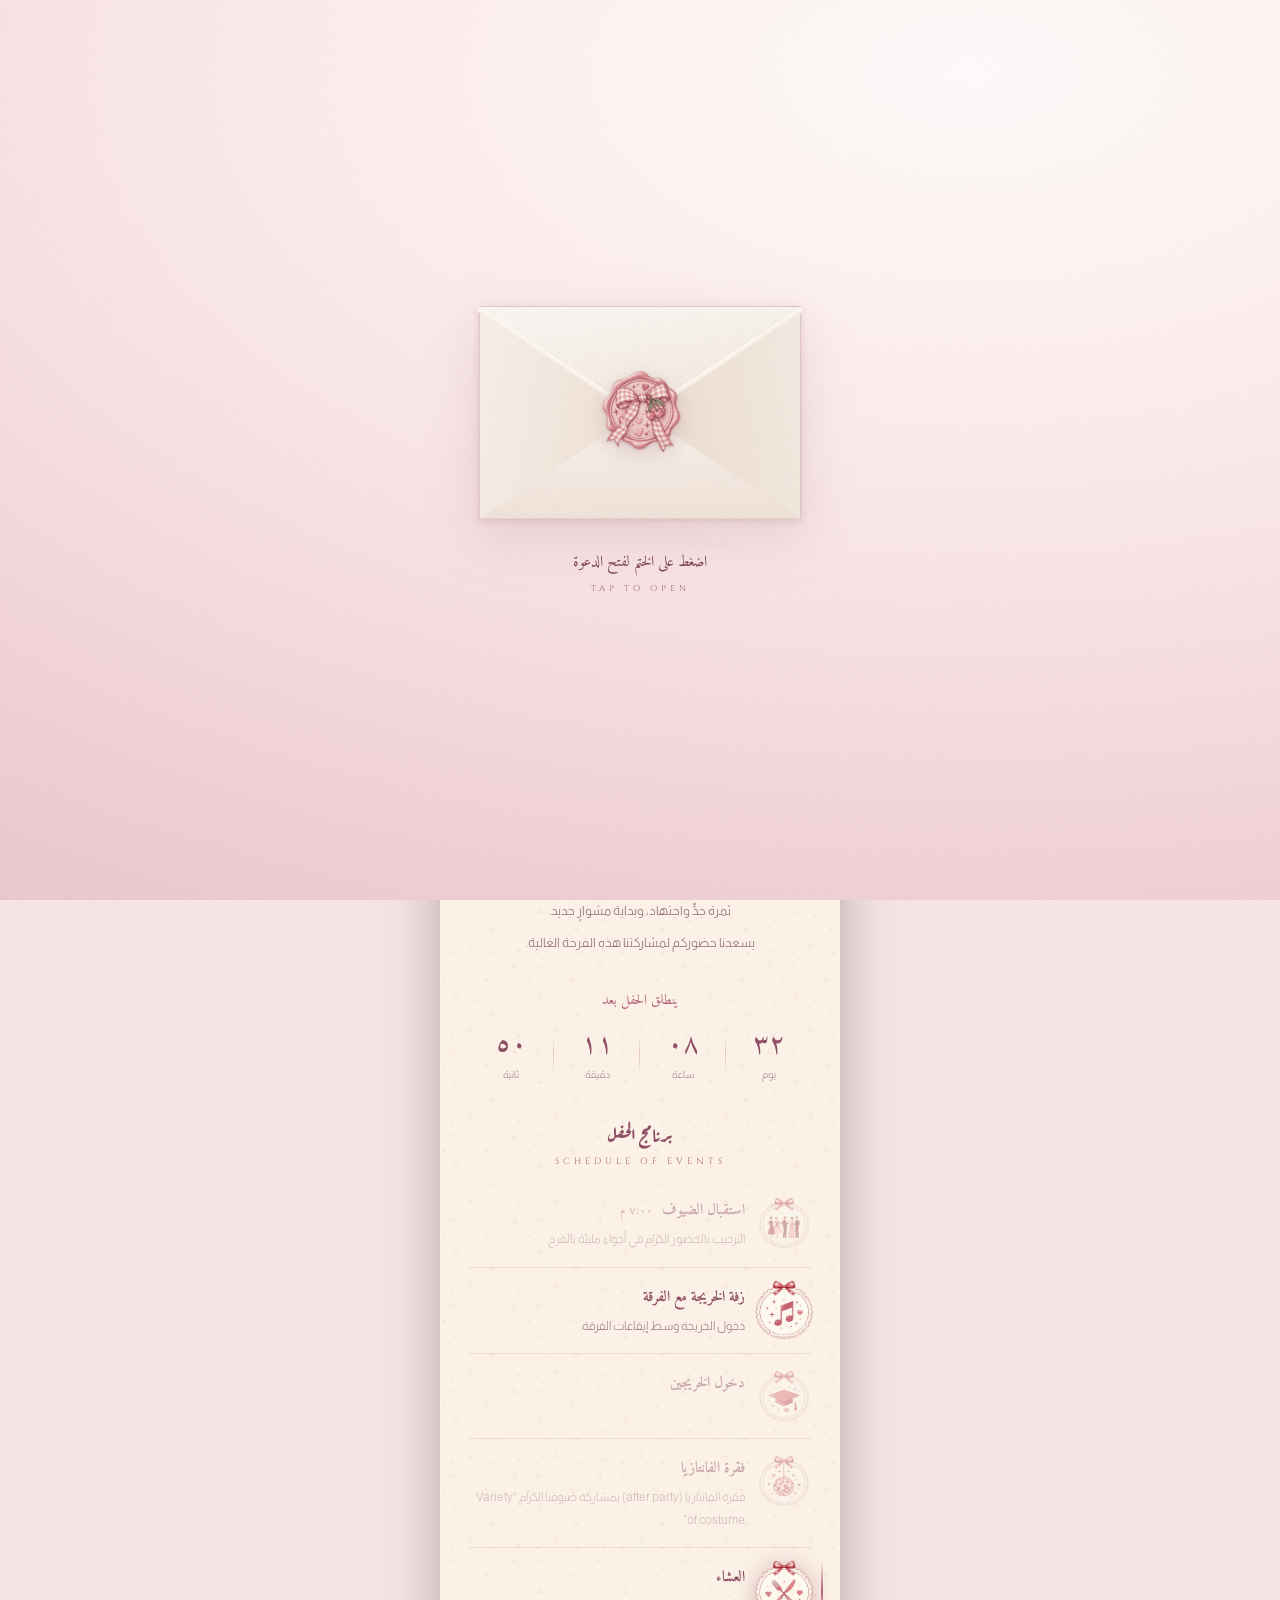
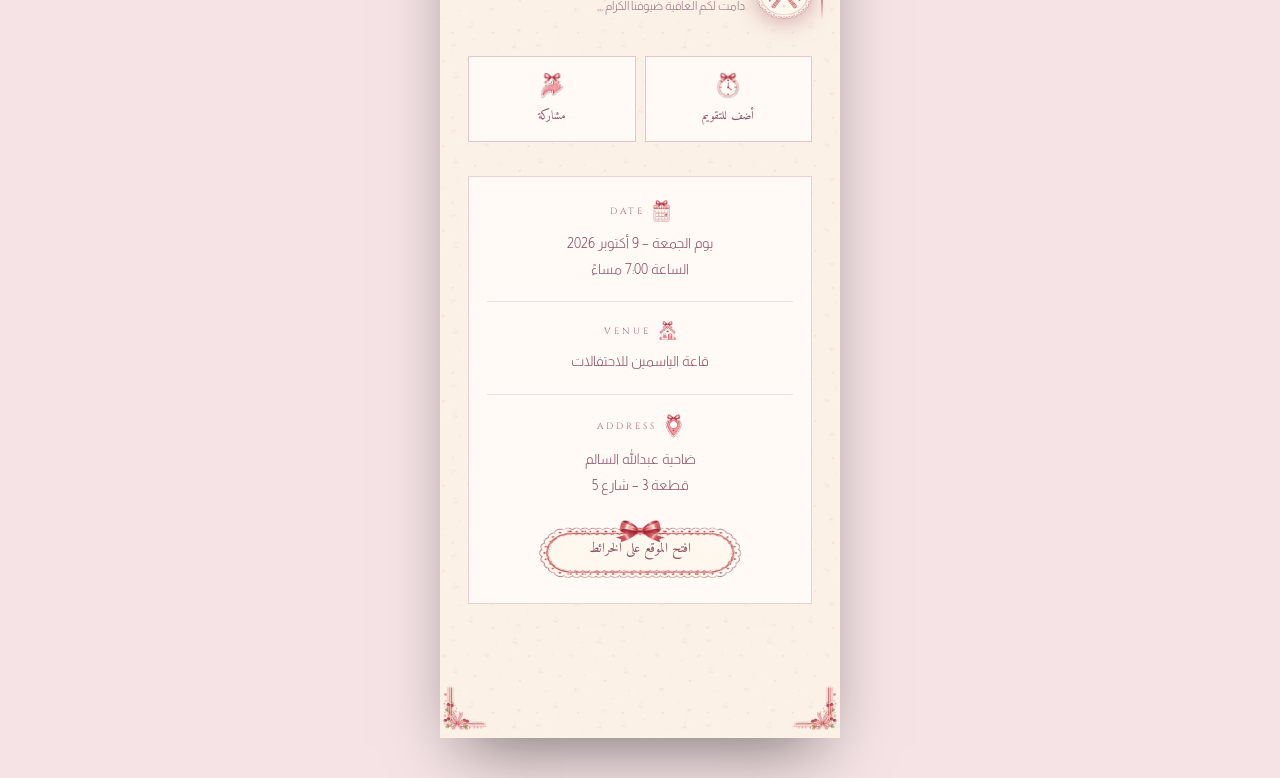
==== index.html @ f7d072bd "Keep the card inside the envelope for the whole rise Lengthening the card to hide its lower edge had" ====
<!DOCTYPE html>
<html lang="ar" dir="rtl">
<head>
<meta charset="utf-8">
<meta name="viewport" content="width=device-width,initial-scale=1,maximum-scale=1,viewport-fit=cover">
<meta name="robots" content="noindex,nofollow">
<title>دعوة حفل تخرج — كوكيت</title>
<meta property="og:title" content="دعوة لحفل تخرج خريجتنا🤍">
<meta property="og:type" content="website">
<meta name="theme-color" content="#F5E3E5">
<meta name="apple-mobile-web-app-capable" content="yes">
<meta name="apple-mobile-web-app-status-bar-style" content="black-translucent">
<link rel="icon" href="data:image/svg+xml,%3Csvg xmlns='http://www.w3.org/2000/svg' viewBox='0 0 32 32'%3E%3Ccircle cx='16' cy='17' r='13' fill='%23B8912F'/%3E%3Cpath d='M4 12h24M4 17h24M4 22h24M10 4v26M22 4v26' stroke='%239A5D74' stroke-width='1.4' opacity='.55'/%3E%3C/svg%3E">
<link rel="apple-touch-icon" href="data:image/svg+xml,%3Csvg xmlns='http://www.w3.org/2000/svg' viewBox='0 0 32 32'%3E%3Ccircle cx='16' cy='17' r='13' fill='%23B8912F'/%3E%3Cpath d='M4 12h24M4 17h24M4 22h24M10 4v26M22 4v26' stroke='%239A5D74' stroke-width='1.4' opacity='.55'/%3E%3C/svg%3E">
<style>
@font-face{font-family:'Aref Ruqaa';font-style:normal;font-weight:700;font-display:swap;src:url([data-uri]) format('woff2')}
@font-face{font-family:'Aref Ruqaa';font-style:normal;font-weight:400;font-display:swap;src:url([data-uri]) format('woff2')}
@font-face{font-family:'Amiri';font-style:normal;font-weight:400;font-display:swap;src:url([data-uri]) format('woff2')}
@font-face{font-family:'Amiri';font-style:normal;font-weight:700;font-display:swap;src:url([data-uri]) format('woff2')}
@font-face{font-family:'Almarai';font-style:normal;font-weight:300;font-display:swap;src:url([data-uri]) format('woff2')}
@font-face{font-family:'Cinzel';font-style:normal;font-weight:400;font-display:swap;src:url([data-uri]) format('woff2')}
:root{
  --ivory:#FBF0E6; --paper:#FFFAF6;
  --gold:#B26478; --gold-lt:#F0C3CB; --gold-dk:#8E5066;
  --wine:#8E5066; --wine-2:#A2596F; --wine-tx:#A0788A; --wine-dp:#F5E3E5;
}
*{box-sizing:border-box;margin:0;padding:0}
html{-webkit-text-size-adjust:100%}
body{font-family:'Almarai',sans-serif;background:var(--wine-dp);color:var(--wine);
  min-height:100vh;overflow-x:hidden}
body.locked{overflow:hidden;height:100vh}
.r{opacity:0;transform:translateY(14px)}
body.revealed .r{animation:rise .9s cubic-bezier(.22,.61,.36,1) forwards}
@keyframes rise{to{opacity:1;transform:none}}
body.revealed .r:nth-child(2){animation-delay:.06s}
body.revealed .r:nth-child(3){animation-delay:.12s}
body.revealed .r:nth-child(4){animation-delay:.18s}

/* ── الظرف ── */
#ov{position:fixed;inset:0;z-index:60;display:flex;align-items:center;justify-content:center;
  background:radial-gradient(ellipse 135% 105% at 76% 8%,#FFFCFB 0%,#FFF8F7 10%,#FFF5F4 20%,#FFF0F0 30%,#FDECEC 40%,#FBE7E7 50%,#F9E1E3 60%,#F6DBDE 70%,#F3D4DA 80%,#F0CED5 90%,#ECC8D0 100%);
  transition:opacity 1.3s ease,visibility 1.3s}
#ov::before{content:'';position:absolute;inset:0;pointer-events:none;z-index:0;background-image:url("data:image/svg+xml,%3Csvg xmlns='http://www.w3.org/2000/svg' width='200' height='200'%3E%3Cfilter id='n'%3E%3CfeTurbulence type='fractalNoise' baseFrequency='.85' numOctaves='3' stitchTiles='stitch'/%3E%3CfeColorMatrix type='saturate' values='0'/%3E%3CfeComponentTransfer%3E%3CfeFuncA type='discrete' tableValues='1'/%3E%3C/feComponentTransfer%3E%3C/filter%3E%3Crect width='100%25' height='100%25' filter='url(%23n)'/%3E%3C/svg%3E");background-size:200px 200px;opacity:.05}
.envwrap{position:relative;z-index:1}
#ov.done{opacity:0;visibility:hidden}
.envwrap{display:flex;flex-direction:column;align-items:center;gap:30px}
.env3d{position:relative;width:min(85vw,322px);aspect-ratio:1/.66;
  
  filter:drop-shadow(0 2px 3px rgba(140,90,105,.20)) drop-shadow(0 16px 26px rgba(140,90,105,.17))}

/* ظهر الظرف — أغمق قليلًا ليوحي بالداخل */
.env-back{position:absolute;inset:0;z-index:2;border-radius:3px;
  background:url("data:image/svg+xml,%3Csvg xmlns='http://www.w3.org/2000/svg' width='150' height='150'%3E%3Cfilter id='p'%3E%3CfeTurbulence type='fractalNoise' baseFrequency='.75' numOctaves='4' stitchTiles='stitch'/%3E%3CfeColorMatrix type='saturate' values='0'/%3E%3CfeComponentTransfer%3E%3CfeFuncA type='linear' slope='.22'/%3E%3C/feComponentTransfer%3E%3C/filter%3E%3Crect width='100%25' height='100%25' filter='url(%23p)'/%3E%3C/svg%3E") 0 0/150px 150px,linear-gradient(168deg,#F1E2D6,#E6D3C6)}

/* البطاقة داخل الظرف */
.card-in{position:absolute;left:7%;right:7%;top:9%;height:86%;padding-bottom:24px;z-index:3;border-radius:2px;background:linear-gradient(170deg,#FFFCF8,var(--paper));border:1px solid rgba(178,100,120,.22);box-shadow:0 3px 10px rgba(142,80,102,.14);display:flex;flex-direction:column;align-items:center;justify-content:center;gap:9px;opacity:0;transform:translateY(6%);transition:transform 2s cubic-bezier(.5,0,.18,1),opacity .6s ease}
.ci-ball{width:34px;aspect-ratio:344/343;background:url('[data-uri]') center/contain no-repeat;opacity:.9}
.ci-frame{position:absolute;inset:7px;border:1px solid rgba(178,100,120,.3);pointer-events:none}
.ci-kicker{font-family:'Cinzel',serif;font-style:normal;font-size:7.5px;letter-spacing:3px;color:#A8808E;order:-1}
.ci-when{font-family:'Aref Ruqaa',serif;font-weight:700;font-size:23px;line-height:1.15;color:var(--wine);margin:2px 0 4px}
.ci-time{font-family:'Almarai',sans-serif;font-style:normal;font-size:10.5px;color:#96707F}
.ci-rule{width:34%;height:1px;background:linear-gradient(90deg,transparent,rgba(178,100,120,.55),transparent)}

.ci-line.s{width:30%}

/* الجيب الأمامي — يخفي أسفل البطاقة، بحافة علوية وظل داخلي */
/* طيّات الظرف: يسار ويمين وأسفل تلتقي في المنتصف */
.env-fold{position:absolute;top:0;bottom:0;width:50.4%;z-index:4;
  border:1px solid rgba(178,100,120,.2);
  filter:drop-shadow(0 0 .6px rgba(255,255,255,.95)) drop-shadow(0 2px 3px rgba(150,100,118,.18))}
.env-fold.l{left:0;clip-path:polygon(0 0,100% 50%,0 100%);
  background:url("data:image/svg+xml,%3Csvg xmlns='http://www.w3.org/2000/svg' width='150' height='150'%3E%3Cfilter id='p'%3E%3CfeTurbulence type='fractalNoise' baseFrequency='.75' numOctaves='4' stitchTiles='stitch'/%3E%3CfeColorMatrix type='saturate' values='0'/%3E%3CfeComponentTransfer%3E%3CfeFuncA type='linear' slope='.22'/%3E%3C/feComponentTransfer%3E%3C/filter%3E%3Crect width='100%25' height='100%25' filter='url(%23p)'/%3E%3C/svg%3E") 0 0/150px 150px,linear-gradient(100deg,#FCF4EC,#F2E1D4)}
.env-fold.rt{right:0;clip-path:polygon(100% 0,0 50%,100% 100%);
  background:url("data:image/svg+xml,%3Csvg xmlns='http://www.w3.org/2000/svg' width='150' height='150'%3E%3Cfilter id='p'%3E%3CfeTurbulence type='fractalNoise' baseFrequency='.75' numOctaves='4' stitchTiles='stitch'/%3E%3CfeColorMatrix type='saturate' values='0'/%3E%3CfeComponentTransfer%3E%3CfeFuncA type='linear' slope='.22'/%3E%3C/feComponentTransfer%3E%3C/filter%3E%3Crect width='100%25' height='100%25' filter='url(%23p)'/%3E%3C/svg%3E") 20px 40px/150px 150px,linear-gradient(260deg,#F8EEE4,#EFDCCE)}
/* الطيّة السفلية — الجيب الذي يخفي أسفل البطاقة */
.env-front{position:absolute;left:0;right:0;bottom:0;height:50.4%;z-index:5;filter:drop-shadow(0 -.6px .6px rgba(255,255,255,.9)) drop-shadow(0 -3px 5px rgba(150,100,118,.13));
  clip-path:polygon(0 100%,50% 0,100% 100%);
  background:url("data:image/svg+xml,%3Csvg xmlns='http://www.w3.org/2000/svg' width='150' height='150'%3E%3Cfilter id='p'%3E%3CfeTurbulence type='fractalNoise' baseFrequency='.75' numOctaves='4' stitchTiles='stitch'/%3E%3CfeColorMatrix type='saturate' values='0'/%3E%3CfeComponentTransfer%3E%3CfeFuncA type='linear' slope='.22'/%3E%3C/feComponentTransfer%3E%3C/filter%3E%3Crect width='100%25' height='100%25' filter='url(%23p)'/%3E%3C/svg%3E") 40px 10px/150px 150px,linear-gradient(178deg,#FEF8F2,#F4E4D8);
  border:1px solid rgba(178,100,120,.24)}
.mouth{position:absolute;left:0;right:0;top:0;height:100%;clip-path:polygon(0 100%,50% 0,100% 100%);background:linear-gradient(178deg,rgba(142,80,102,.18),transparent 34%)}

/* الغطاء — انطواء ثنائي الأبعاد (آمن على Safari) */
.env-flap{position:absolute;left:0;right:0;top:0;height:50.4%;z-index:6;
  transform-origin:top center;transform:scaleY(1);
  transition:transform 1.9s cubic-bezier(.5,0,.2,1),z-index 0s linear .9s;
  display:flex;align-items:flex-start;justify-content:center}
.flap-face,.flap-liner{position:absolute;inset:0;
  clip-path:polygon(0 0,100% 0,50% 100%);
  transition:opacity .85s ease}
.lace{position:absolute;top:-.5px;height:6px;width:60.05%;pointer-events:none;z-index:2;
  background:linear-gradient(180deg,#FFFDF9,#F6E9DD);opacity:.94;
  -webkit-mask-image:radial-gradient(circle 3px at 3px 3px,#000 2.9px,transparent 3px),linear-gradient(#000,#000);
  mask-image:radial-gradient(circle 3px at 3px 3px,#000 2.9px,transparent 3px),linear-gradient(#000,#000);
  -webkit-mask-size:6px 6px,100% 3px;mask-size:6px 6px,100% 3px;
  -webkit-mask-repeat:repeat-x,no-repeat;mask-repeat:repeat-x,no-repeat;
  -webkit-mask-position:0 0,0 0;mask-position:0 0,0 0;
  filter:drop-shadow(0 .5px .4px rgba(178,100,120,.3))}
.lace.lx{left:0;transform-origin:0 0;transform:rotate(33.64deg)}
.lace.rx{right:0;transform-origin:100% 0;transform:rotate(-33.64deg)}
.flap-face{filter:drop-shadow(0 1px .5px rgba(255,255,255,.85));background:url("data:image/svg+xml,%3Csvg xmlns='http://www.w3.org/2000/svg' width='150' height='150'%3E%3Cfilter id='p'%3E%3CfeTurbulence type='fractalNoise' baseFrequency='.75' numOctaves='4' stitchTiles='stitch'/%3E%3CfeColorMatrix type='saturate' values='0'/%3E%3CfeComponentTransfer%3E%3CfeFuncA type='linear' slope='.22'/%3E%3C/feComponentTransfer%3E%3C/filter%3E%3Crect width='100%25' height='100%25' filter='url(%23p)'/%3E%3C/svg%3E") 60px 70px/150px 150px,linear-gradient(172deg,#FFFCF7,#F7EADE);
  border:1px solid rgba(178,100,120,.26);opacity:1}
.flap-liner{background:url('[data-uri]') repeat 0 0/90px,linear-gradient(172deg,#F5D5DA,#EFC3CB);
  box-shadow:inset 0 0 22px rgba(142,80,102,.2);opacity:0}
#ov.open .flap-face{opacity:0;transition-delay:.6s}
#ov.open .flap-liner{opacity:1;transition-delay:.6s}

/* الختم */
.seal{position:relative;top:58%;width:86px;height:86px;border:0;background:none;cursor:pointer;
  padding:0;z-index:7;filter:drop-shadow(0 1.5px 1.5px rgba(142,80,102,.32)) drop-shadow(0 6px 10px rgba(142,80,102,.20));
  animation:pulse 3.5s ease-in-out infinite}
.seal .dball{display:block;width:100%;aspect-ratio:1/1;
  background:url('[data-uri]') center/contain no-repeat}
@keyframes pulse{0%,100%{transform:scale(1)}50%{transform:scale(1.06)}}

/* ظل الغطاء على الجسم أثناء الفتح */
.flap-shadow{position:absolute;left:0;right:0;top:0;height:52%;z-index:5;pointer-events:none;
  clip-path:polygon(0 0,100% 0,50% 100%);opacity:.5;
  background:linear-gradient(180deg,rgba(150,100,118,.26),transparent 72%);
  transition:opacity .9s ease}

/* حالات الفتح */
#ov.open .env-flap{transform:scaleY(-1);z-index:1}
#ov.open .flap-shadow{opacity:0}
#ov.open .seal{opacity:0;transform:scale(.55) translateY(24px);
  transition:opacity .8s ease,transform 1s ease;animation:none}
#ov.open .card-in{opacity:1;z-index:3;transform:translateY(-48%) scale(1);box-shadow:0 16px 34px rgba(145,95,112,.20);transition-delay:1.1s,1.1s}
#ov.open .env3d{transform:translateY(30px) scale(.94);transition:transform 1.6s ease 1.9s}

.hint{text-align:center}
.hint b{display:block;font-family:'Amiri',serif;font-weight:400;font-size:15px;color:#7C4459}
.hint i{display:block;font-family:'Cinzel',serif;font-style:normal;font-size:8.5px;
  letter-spacing:4px;color:rgba(142,80,102,.8);margin-top:7px}
#ov.open .hint{opacity:0;transition:opacity .7s}
#fx{position:fixed;inset:0;pointer-events:none;z-index:1;opacity:.82}

/* ── البطاقة ── */
main{display:flex;justify-content:center;padding:22px 0 40px}
.card{position:relative;isolation:isolate;width:min(94vw,400px);background:var(--ivory);
  box-shadow:0 30px 66px -22px rgba(0,0,0,.5)}
.card::before{content:'';position:absolute;inset:0;pointer-events:none;z-index:0;opacity:.4;background:url('[data-uri]') repeat;background-size:170px}
.fc{position:absolute;width:46px;opacity:.92;aspect-ratio:260/259;z-index:3;pointer-events:none;
  background:url('[data-uri]') center/contain no-repeat}
.dball{background:url('[data-uri]') center/contain no-repeat}
.fc1{top:8px;right:2px}
.fc2{top:8px;left:2px;transform:scaleX(-1)}
.fc3{bottom:8px;right:2px;transform:scaleY(-1)}
.fc4{bottom:8px;left:2px;transform:scale(-1,-1)}

/* ── الترويسة ── */
.hero{background:linear-gradient(178deg,#FFFAF6 0%,var(--ivory) 100%);
  padding:34px 26px 30px;text-align:center;position:relative;overflow:hidden}
/* توهّج ناعم بدل الأشعة المخروطية — الأخيرة كانت أوتادًا عريضة تصادم الخطوط الرفيعة */
.hero::before{content:'';position:absolute;top:6%;left:50%;width:300px;height:300px;
  transform:translateX(-50%);pointer-events:none;
  background:radial-gradient(circle,rgba(178,100,120,.13),rgba(178,100,120,.05) 42%,transparent 68%);
  animation:breathe 7s ease-in-out infinite}
@keyframes breathe{0%,100%{opacity:.75;transform:translateX(-50%) scale(1)}
  50%{opacity:1;transform:translateX(-50%) scale(1.09)}}
.hero .frame{position:absolute;inset:13px;border:1px solid rgba(178,100,120,.45)}
.hero .frame i{position:absolute;width:11px;height:11px;border:1px solid rgba(178,100,120,.75)}
.hero .frame i:nth-child(1){top:-5px;right:-5px;border-left:0;border-bottom:0}
.hero .frame i:nth-child(2){top:-5px;left:-5px;border-right:0;border-bottom:0}
.hero .frame i:nth-child(3){bottom:-5px;right:-5px;border-left:0;border-top:0}
.hero .frame i:nth-child(4){bottom:-5px;left:-5px;border-right:0;border-top:0}
.hero .arch{position:relative;z-index:2;display:block;width:170px;height:auto;
  margin:0 auto -20px}
.hero .dball{position:relative;z-index:2;width:104px;aspect-ratio:344/343;display:block;margin:0 auto 10px;
  filter:drop-shadow(0 6px 12px rgba(142,80,102,.16))}
.kicker{position:relative;z-index:2;font-family:'Cinzel',serif;font-size:9px;letter-spacing:6px;
  color:var(--gold);opacity:1;margin-bottom:11px}
.lbl{position:relative;z-index:2;font-family:'Aref Ruqaa',serif;font-weight:700;
  font-size:clamp(20px,5.6vw,23px);color:var(--wine)}
.hrule{position:relative;z-index:2;width:66px;height:1px;margin:14px auto 0;
  background:linear-gradient(90deg,transparent,var(--gold),transparent)}

/* ── الأسماء ── */
.names{padding:36px 30px 4px;text-align:center;position:relative;z-index:2}
.pre{font-weight:300;font-size:13px;color:var(--wine-tx);line-height:2.1}
.host{font-family:'Aref Ruqaa',serif;font-weight:700;font-size:clamp(25px,7.2vw,30px);
  color:var(--wine);margin:14px 0 5px;line-height:1.6;
  display:inline-flex;align-items:center;justify-content:center;gap:14px}
.host::before,.host::after{content:'';width:30px;height:1px;flex:none;
  background:linear-gradient(90deg,transparent,var(--gold))}
.host::after{background:linear-gradient(90deg,var(--gold),transparent)}
.alias{font-weight:300;font-size:11.5px;color:#B79AA6;margin-bottom:20px}
.mid{font-weight:300;font-size:12.5px;color:var(--wine-tx);line-height:2}
.grad-wrap{position:relative;margin:22px 0 6px;padding:26px 0;
  background:radial-gradient(ellipse 66% 58% at 50% 52%,rgba(240,195,203,.26),transparent 72%)}
.grad-wrap::before{content:'';position:absolute;left:50%;top:0;transform:translateX(-50%);
  width:170px;height:1px;background:linear-gradient(90deg,transparent,var(--gold),transparent)}
.grad-wrap::after{content:'';position:absolute;left:50%;bottom:0;transform:translateX(-50%);
  width:120px;height:1px;background:linear-gradient(90deg,transparent,var(--gold),transparent);opacity:.75}
.grad{font-family:'Aref Ruqaa',serif;font-weight:700;font-size:clamp(40px,12vw,54px);
  color:#7C4459;line-height:1.45}
.batch{font-family:'Cinzel',serif;font-size:10.5px;letter-spacing:6px;color:var(--gold);margin-top:14px}
.msg{font-weight:300;font-size:13px;line-height:2.4;color:#8A6675;
  margin:28px 30px 0;text-align:center;position:relative;z-index:2}

/* ── فاصل ── */
.dv{display:block;width:min(78%,290px);height:auto;margin:34px auto 10px;position:relative;z-index:2}

/* ── العدّاد ── */
.cd{margin:30px 28px 6px;position:relative;z-index:2}
.cd h3{font-family:'Amiri',serif;font-weight:400;font-size:14px;color:var(--gold);
  text-align:center;margin-bottom:16px}
.cdg{display:flex;justify-content:center}
.cb{flex:1;text-align:center;position:relative}
.cb+.cb::after{content:'';position:absolute;top:14%;right:0;width:1px;height:72%;
  background:linear-gradient(180deg,transparent,rgba(178,100,120,.32),transparent)}
.cb b{display:block;font-family:'Amiri',serif;font-weight:400;font-size:28px;
  color:var(--wine);line-height:1.2}
.cb i{display:block;font-style:normal;font-weight:300;font-size:10px;
  color:var(--wine-tx);margin-top:7px}

/* ── البرنامج ── */
.sec-t{margin:38px 28px 4px;text-align:center;position:relative;z-index:2}
.sec-t b{display:block;font-family:'Aref Ruqaa',serif;font-weight:700;font-size:19px;color:var(--wine)}
.sec-t i{display:block;font-family:'Cinzel',serif;font-style:normal;font-size:9px;
  letter-spacing:4px;color:var(--gold);margin-top:7px}
.tl{margin:14px 28px 0;position:relative;z-index:2}
.ti{display:flex;align-items:flex-start;gap:13px;padding:16px 2px;
  border-bottom:1px solid rgba(178,100,120,.16)}
.ti:last-child{border-bottom:0}
.ic{flex:0 0 52px;width:52px;height:52px;margin-top:0}
.tx{flex:1}
.tt{display:flex;align-items:baseline;gap:9px}
.ti h4{font-family:'Amiri',serif;font-weight:700;font-size:15px;color:var(--wine)}
.ti time{font-family:'Amiri',serif;font-size:12px;color:var(--gold);white-space:nowrap}
.ti p{font-weight:300;font-size:11.5px;line-height:1.95;color:#9C7886;margin-top:4px}

/* ── الموقع ── */
.loc{margin:34px 28px 0;padding:22px 18px;background:var(--paper);
  border:1px solid rgba(178,100,120,.28);text-align:center;position:relative;z-index:2}
.row+.row{margin-top:18px;padding-top:18px;border-top:1px solid rgba(178,100,120,.18)}
.k{font-family:'Cinzel',serif;font-size:9px;letter-spacing:3px;color:var(--gold);
  display:flex;align-items:center;justify-content:center;gap:7px}
.ki{width:19px;height:auto;flex:0 0 19px}
.v{font-weight:300;font-size:13.5px;color:var(--wine);margin-top:8px;line-height:1.95}
.loc a{display:inline-flex;align-items:center;justify-content:center;margin-top:18px;
  min-width:210px;padding:20px 34px;text-decoration:none;position:relative;
  font-family:'Amiri',serif;font-size:13.5px;color:var(--wine);
  background:url('[data-uri]') center/100% 100% no-repeat;
  transition:transform .25s ease}
.loc a:active{transform:scale(.97)}

.close{margin:32px 0 76px;text-align:center;position:relative;z-index:2}
.close .orn{display:block;width:122px;height:auto;margin:0 auto 14px}
.close p{font-family:'Aref Ruqaa',serif;font-weight:400;font-size:16px;color:var(--wine-2)}


/* ═══ الحركة ═══ */
/* بقع ضوء تنجرف على البطاقة — انعكاس كرة الديسكو */
.spots{position:absolute;inset:0;overflow:hidden;pointer-events:none;z-index:1}
.spots i{position:absolute;border-radius:50%;filter:blur(9px);opacity:0;
  background:radial-gradient(circle,rgba(240,195,203,.85),rgba(178,100,120,.28) 55%,transparent 72%)}
.spots i:nth-child(1){width:64px;height:64px;animation:drift1 23s ease-in-out infinite}
.spots i:nth-child(2){width:44px;height:44px;animation:drift2 29s ease-in-out infinite 1.5s}
.spots i:nth-child(3){width:78px;height:78px;animation:drift3 25s ease-in-out infinite 4s}
.spots i:nth-child(4){width:36px;height:36px;animation:drift4 33s ease-in-out infinite 7s}
@keyframes drift1{0%{top:6%;left:-14%;opacity:0}18%{opacity:.5}
  55%{top:28%;left:62%;opacity:.34}88%{opacity:0}100%{top:44%;left:104%;opacity:0}}
@keyframes drift2{0%{top:70%;left:104%;opacity:0}20%{opacity:.42}
  60%{top:42%;left:36%;opacity:.28}90%{opacity:0}100%{top:22%;left:-14%;opacity:0}}
@keyframes drift3{0%{top:96%;left:22%;opacity:0}22%{opacity:.32}
  58%{top:52%;left:74%;opacity:.22}86%{opacity:0}100%{top:14%;left:96%;opacity:0}}
@keyframes drift4{0%{top:34%;left:88%;opacity:0}25%{opacity:.46}
  62%{top:74%;left:24%;opacity:.3}92%{opacity:0}100%{top:96%;left:-10%;opacity:0}}

/* غبار ذهبي متساقط */
.dust{position:absolute;inset:0;overflow:hidden;pointer-events:none;z-index:1}
.dust i{position:absolute;top:-16px;width:3px;height:3px;border-radius:50%;
  background:var(--gold-lt);opacity:0;animation:fall linear infinite}
@keyframes fall{0%{transform:translateY(0) translateX(0);opacity:0}
  12%{opacity:.85}80%{opacity:.5}100%{transform:translateY(var(--fd)) translateX(var(--fx));opacity:0}}

/* الكرة: تأرجح لطيف */
.hero .dball{animation:hang 6.5s ease-in-out infinite;transform-origin:50% 4%}
@keyframes hang{0%,100%{transform:rotate(-2.2deg)}50%{transform:rotate(2.2deg)}}

/* لمعة ذهبية تمرّ على حروف اسم الخريجة نفسها (مقصوصة على الحروف) */
.grad{position:relative;display:inline-block;isolation:isolate}
.grad::after{content:attr(data-text);position:absolute;inset:0;pointer-events:none;
  color:transparent;-webkit-text-fill-color:transparent;
  background-image:linear-gradient(100deg,
    rgba(240,195,203,0) 34%,
    rgba(226,199,140,.34) 45%,
    rgba(241,220,167,.66) 50%,
    rgba(226,199,140,.34) 55%,
    rgba(240,195,203,0) 66%);
  background-size:240% 100%;background-repeat:no-repeat;background-position:230% 0;
  -webkit-background-clip:text;background-clip:text;
  animation:sheen 4s linear infinite 1s}
@keyframes sheen{from{background-position:230% 0}
  to{background-position:-130% 0}}



/* ═══ شريط التقدّم ═══ */
.back{position:fixed;bottom:calc(17px + env(safe-area-inset-bottom));inset-inline-start:16px;z-index:75;
  width:40px;height:40px;border-radius:50%;display:grid;place-items:center;
  background:var(--paper);border:1px solid rgba(178,100,120,.34);color:var(--wine);
  box-shadow:0 2px 3px rgba(142,80,102,.12),0 8px 18px -8px rgba(142,80,102,.30);
  cursor:pointer;padding:0;
  transition:opacity .5s ease,transform .25s ease,background .2s}
.back svg{width:19px;height:19px;display:block}
.back:hover{background:var(--ivory);transform:translateY(-1px)}
.back:active{transform:translateY(0) scale(.94)}
body.locked .back{opacity:0;pointer-events:none;transform:scale(.85)}
#prog{position:fixed;top:0;right:0;height:2.5px;width:0;z-index:80;
  background:linear-gradient(90deg,var(--gold-lt),var(--gold));
  box-shadow:0 0 8px rgba(178,100,120,.6);transition:width .1s linear}

/* ═══ صف الأزرار ═══ */
.acts{display:flex;gap:9px;margin:22px 28px 0;position:relative;z-index:2}
.acts button{flex:1;display:flex;flex-direction:column;align-items:center;gap:6px;
  padding:14px 6px;cursor:pointer;background:var(--paper);
  border:1px solid rgba(178,100,120,.34);color:var(--wine);
  font-family:'Amiri',serif;font-size:12px;
  transition:transform .2s ease,border-color .3s ease,background .3s ease}
.acts button:active{transform:scale(.95)}
.acts button:hover{border-color:var(--gold);background:#FFFBF2}
.acts button .bi{width:26px;height:auto}
.acts button.done{border-color:var(--gold);background:#FFF8E8}

/* ═══ تفاعل الكرة ═══ */
.seal{touch-action:manipulation}
.hero .dball{cursor:pointer;will-change:transform}
.hero .dball.pop{animation:pop .55s cubic-bezier(.34,1.56,.64,1)}
@keyframes pop{0%{transform:scale(1)}42%{transform:scale(1.16)}100%{transform:scale(1)}}

/* ═══ نبضة الميدالية عند اللمس ═══ */
.ic.tap{animation:tapv .5s ease}
@keyframes tapv{0%{transform:scale(1)}45%{transform:scale(1.24)}100%{transform:scale(1)}}

/* ═══ إبراز فقرة واحدة مع السكرول ═══ */
.tl.spot .ti{position:relative}
.tl.spot .ti .ic,.tl.spot .ti .tx{
  transition:opacity .5s ease,transform .5s ease,filter .5s ease}
.tl.spot .ti:not(.active) .ic{opacity:.38}
.tl.spot .ti:not(.active) .tx{opacity:.44}
.tl.spot .ti.active .ic{transform:scale(1.17);
  filter:drop-shadow(0 3px 9px rgba(178,100,120,.5))}
.tl.spot .ti.active h4{color:var(--wine)}
.tl.spot .ti::before{content:'';position:absolute;top:16%;right:-11px;
  width:2px;height:0;border-radius:2px;
  background:linear-gradient(180deg,transparent,var(--gold),transparent);
  transition:height .5s ease}
.tl.spot .ti.active::before{height:68%}

/* ظهور مع السكرول */
.rv{opacity:0;transform:translateY(20px);
  transition:opacity .95s cubic-bezier(.22,.61,.36,1),transform .95s cubic-bezier(.22,.61,.36,1)}
.rv.in{opacity:1;transform:none}

@media (prefers-reduced-motion:reduce){
  .r,body.revealed .r{animation:none!important;opacity:1;transform:none}
  .seal .dball,.hero .dball,.hero::before{animation:none!important}
  .spots,.dust{display:none}
  .grad::after{display:none}
  .rv{opacity:1!important;transform:none!important;transition:none}
  .tl.spot .ti .ic,.tl.spot .ti .tx{opacity:1!important;transform:none!important}
  .tl.spot .ti::before{display:none}
  .hero .dball.pop,.ic.tap{animation:none}
  #prog{transition:none}
}
</style>
</head>
<body class="locked">
<div id="prog" aria-hidden="true"></div>

<div id="ov">
  <div class="envwrap">
    <div class="env3d">
      <div class="env-back"></div>
      <div class="card-in">
        <span class="ci-frame" aria-hidden="true"></span>
        <span class="ci-ball"></span>
        <i class="ci-kicker">SAVE THE DATE</i>
        <b class="ci-when">الجمعة ٩ أكتوبر</b>
        <span class="ci-rule" aria-hidden="true"></span>
        <i class="ci-time">٧:٠٠ مساءً</i>
      </div>
      <div class="env-fold l"></div><div class="env-fold rt"></div><div class="env-front"><span class="mouth"></span></div>
      <div class="env-flap">
        <span class="flap-face"></span>
        <span class="lace lx" aria-hidden="true"></span><span class="lace rx" aria-hidden="true"></span>
        <span class="flap-liner"></span>
        <button class="seal" onclick="openIt()" aria-label="افتح الدعوة"><span class="dball"></span></button>
      </div>
      <div class="flap-shadow"></div>
    </div>
    <div class="hint"><b>اضغط على الختم لفتح الدعوة</b><i>TAP TO OPEN</i></div>
  </div>
</div>
<canvas id="fx"></canvas>
<button class="back" id="back" onclick="closeIt()" aria-label="ارجع إلى الظرف"><svg viewBox="0 0 24 24" aria-hidden="true"><path d="M9 5l7 7-7 7" fill="none" stroke="currentColor" stroke-width="2" stroke-linecap="round" stroke-linejoin="round"/></svg></button>

<main>
 <article class="card">
  <div class="spots" aria-hidden="true"><i></i><i></i><i></i><i></i></div>
  <div class="dust" id="dust" aria-hidden="true"></div>
  <span class="fc fc1" aria-hidden="true"></span><span class="fc fc2" aria-hidden="true"></span><span class="fc fc3" aria-hidden="true"></span><span class="fc fc4" aria-hidden="true"></span>

  <header class="hero r">
    <div class="frame"><i></i><i></i><i></i><i></i></div>
    <img class="arch" src="[data-uri]" alt="" aria-hidden="true">
    <span class="dball" aria-hidden="true"></span>
    <div class="kicker">YOU ARE INVITED</div>
    <div class="lbl">دعوة حفل تخرج</div>
    <div class="hrule"></div>
  </header>

  <section class="names">
    <p class="pre r">بكل فخرٍ واعتزاز، وبقلوبٍ مليئةٍ بالفرح</p>
    <p class="pre r" style="margin-top:8px">تتشرف</p>
    <h2 class="host r">منيرة الرشيد</h2>
    <p class="alias r">أم عبدالعزيز السالم</p>
    <p class="mid r">بدعوتكم لحفل تخرج غاليتها</p>
    <div class="grad-wrap r"><h1 class="grad" data-text="سارة السالم">سارة السالم</h1>
      <div class="batch">CLASS OF 2026</div></div>
  </section>

  <img class="dv r rv" src="[data-uri]" alt="" aria-hidden="true">
  <p class="msg r rv">ثمرة جدٍّ واجتهاد، وبداية مشوارٍ جديد.<br>يسعدنا حضوركم لمشاركتنا هذه الفرحة الغالية.</p>

  <section class="cd r rv">
    <h3>ينطلق الحفل بعد</h3>
    <div class="cdg">
      <div class="cb"><b id="d">٠٠</b><i>يوم</i></div>
      <div class="cb"><b id="h">٠٠</b><i>ساعة</i></div>
      <div class="cb"><b id="m">٠٠</b><i>دقيقة</i></div>
      <div class="cb"><b id="s">٠٠</b><i>ثانية</i></div>
    </div>
  </section>

  <div class="sec-t r rv"><b>برنامج الحفل</b><i>SCHEDULE OF EVENTS</i></div>
  <div class="tl">
<div class="ti r rv"><img class="ic" src="[data-uri]" alt="" aria-hidden="true"><span class="tx"><span class="tt"><h4>استقبال الضيوف</h4><time>٧:٠٠ م</time></span><p>الترحيب بالحضور الكرام في أجواء مليئة بالفرح.</p></span></div>
<div class="ti r rv"><img class="ic" src="[data-uri]" alt="" aria-hidden="true"><span class="tx"><span class="tt"><h4>زفة الخريجة مع الفرقة</h4></span><p>دخول الخريجة وسط إيقاعات الفرقة.</p></span></div>
<div class="ti r rv"><img class="ic" src="[data-uri]" alt="" aria-hidden="true"><span class="tx"><span class="tt"><h4>دخول الخريجين</h4></span></span></div>
<div class="ti r rv"><img class="ic" src="[data-uri]" alt="" aria-hidden="true"><span class="tx"><span class="tt"><h4>فقرة الفانتازيا</h4></span><p>فقرة الفانتازيا (after party) بمشاركة ضيوفنا الكرام “Variety of costume”</p></span></div>
<div class="ti r rv"><img class="ic" src="[data-uri]" alt="" aria-hidden="true"><span class="tx"><span class="tt"><h4>العشاء</h4></span><p>دامت لكم العافية ضيوفنا الكرام ,,,</p></span></div>
  </div>


  <div class="acts r rv">
    <button id="bCal" type="button">
      <img class="bi" src="[data-uri]" alt="" aria-hidden="true">
      أضف للتقويم
    </button>
    <button id="bShare" type="button">
      <img class="bi" src="[data-uri]" alt="" aria-hidden="true">
      مشاركة
    </button>
  </div>

  <section class="loc r rv">
    <div class="row"><div class="k"><img class="ki" src="[data-uri]" alt="" aria-hidden="true">DATE</div><div class="v">يوم الجمعة – 9 أكتوبر 2026<br>الساعة 7:00 مساءً</div></div>
    <div class="row"><div class="k"><img class="ki" src="[data-uri]" alt="" aria-hidden="true">VENUE</div><div class="v">قاعة الياسمين للاحتفالات</div></div>
    <div class="row"><div class="k"><img class="ki" src="[data-uri]" alt="" aria-hidden="true">ADDRESS</div><div class="v">ضاحية عبدالله السالم<br>قطعة 3 – شارع 5</div>
      <a href="https://www.google.com/maps/search/?api=1&query=%D8%B6%D8%A7%D8%AD%D9%8A%D8%A9+%D8%B9%D8%A8%D8%AF%D8%A7%D9%84%D9%84%D9%87+%D8%A7%D9%84%D8%B3%D8%A7%D9%84%D9%85+%D9%82%D8%B7%D8%B9%D8%A9+3+%D8%B4%D8%A7%D8%B1%D8%B9+5" target="_blank" rel="noopener">افتح الموقع على الخرائط</a>
    </div>
  </section>

  <div class="close r">
    <p id="closeMsg">بحضوركم تكتمل فرحتنا</p>
  </div>
 </article>
</main>

<script>
const RM = matchMedia('(prefers-reduced-motion:reduce)').matches;
const SRC = [
'[data-uri]',
'[data-uri]',
'[data-uri]',
'[data-uri]',
'[data-uri]',
'[data-uri]',
'[data-uri]',
'[data-uri]',
'[data-uri]',
'[data-uri]',
'[data-uri]',
'[data-uri]',
'[data-uri]',
'[data-uri]',
'[data-uri]',
'[data-uri]',
'[data-uri]',
'[data-uri]',
'[data-uri]',
'[data-uri]',
'[data-uri]'
];
const IMG = SRC.map(s=>{const i=new Image();i.src=s;return i;});
function pickImg(){return IMG[(Math.random()*IMG.length)|0];}
const cv=document.getElementById('fx'),fx=cv.getContext('2d');
let W,H,conf=[];
function size(){const d=Math.min(devicePixelRatio||1,3);W=innerWidth;H=innerHeight;cv.width=Math.round(W*d);cv.height=Math.round(H*d);cv.style.width=W+'px';cv.style.height=H+'px';fx.setTransform(d,0,0,d,0,0);}
size();addEventListener('resize',size);
const MAXC=26;                 /* أقصى عدد قطع في وقت واحد */
function drop(){
  if(conf.filter(c=>!c.k).length>=MAXC) return;
  conf.push({x:Math.random()*W, y:-40-Math.random()*80,
    vx:(Math.random()-.5)*.28, vy:.28+Math.random()*.34,     /* سقوط بطيء */
    sway:Math.random()*6.28, swaySp:.004+Math.random()*.006, swayAmp:.18+Math.random()*.3,
    rot:Math.random()*6.28, vr:(Math.random()-.5)*.012,      /* دوران خفيف */
    img:pickImg(), sc:.10+Math.random()*.09,                 /* قطع أصغر */
    a:0, aMax:.16+Math.random()*.14});                       /* شفافية أقل بكثير */
}
function burst(n){ for(let i=0;i<n;i++) drop(); }
/* انفجار احتفالي من نقطة الختم لحظة الفتح */
function pop(n,cx,cy){
  for(let i=0;i<n;i++){
    const ang=-Math.PI/2+(Math.random()-.5)*2.4, sp=3.4+Math.random()*5.6;
    conf.push({k:1, x:cx+(Math.random()-.5)*46, y:cy+(Math.random()-.5)*22,
      vx:Math.cos(ang)*sp*(.85+Math.random()*.6), vy:Math.sin(ang)*sp,
      rot:Math.random()*6.28, vr:(Math.random()-.5)*.18,
      img:pickImg(), sc:.13+Math.random()*.13,
      a:0, aMax:.30+Math.random()*.20, life:210+Math.random()*90});
  }
}
let seed=0;
function loop(){
  fx.clearRect(0,0,W,H);
  if(++seed%34===0) drop();                       /* قطعة جديدة كل ~نصف ثانية */
  for(let i=conf.length-1;i>=0;i--){const c=conf[i];
    let fade=1;
    if(c.k===1){                                   /* قطعة انفجار */
      c.vy+=.115; c.vx*=.99; c.x+=c.vx; c.y+=c.vy; c.rot+=c.vr; c.life--;
      if(c.a<c.aMax) c.a=Math.min(c.aMax,c.a+.09);
      if(c.life<=0||c.y>H+60){conf.splice(i,1);continue;}
      fade=Math.min(1,c.life/45);
    }else{                                         /* قطعة مطر */
      c.sway+=c.swaySp;
      c.x+=c.vx+Math.sin(c.sway)*c.swayAmp;        /* تمايل يمين ويسار وهي نازلة */
      c.y+=c.vy; c.rot+=c.vr;
      if(c.a<c.aMax) c.a=Math.min(c.aMax,c.a+.006);
      if(c.y>H+50){conf.splice(i,1);continue;}
      fade=c.y>H-90?Math.max(0,(H+50-c.y)/140):1;  /* اختفاء لطيف قبل الأسفل */
    }
    fx.save();fx.translate(c.x,c.y);fx.rotate(c.rot);fx.globalAlpha=c.a*fade;
    if(c.img.complete&&c.img.naturalWidth){const w=c.img.naturalWidth*c.sc,hh=c.img.naturalHeight*c.sc;
      fx.drawImage(c.img,-w/2,-hh/2,w,hh);}
    fx.restore();}
  fx.globalAlpha=1;requestAnimationFrame(loop);
}
for(let i=0;i<10;i++){drop();conf[conf.length-1].y=Math.random()*H;}  /* تعبئة أولية */
if(!RM) requestAnimationFrame(loop);

let busy=false;
function openIt(){
  if(busy) return; busy=true;
  const ov=document.getElementById('ov');
  ov.classList.add('open');
  if(navigator.vibrate) navigator.vibrate([25,40,18]);
  if(!RM){
    cv.style.zIndex=80; cv.style.opacity='1';        /* فوق الظرف أثناء الفتح فقط */
    const s=document.querySelector('.seal').getBoundingClientRect();
    const cx=s.left+s.width/2, cy=s.top+s.height/2;
    pop(14,cx,cy);                                   /* الدفعة الأولى من الختم */
    setTimeout(()=>pop(10,cx,cy-10),480);            /* دفعة ثانية مع فتح اللسان */
    setTimeout(()=>pop(8,cx,cy-30),1050);
    setTimeout(()=>pop(6,cx,cy-60),1750);   /* موجة أخيرة مع خروج البطاقة */
  }
  setTimeout(()=>{ov.classList.add('done');document.body.classList.remove('locked');
    document.body.classList.add('revealed');window.scrollTo(0,1);},4300);
  setTimeout(()=>{ov.style.display='none';busy=false;
    cv.style.zIndex=1;cv.style.opacity='.82';},5800);
}

function closeIt(){
  const ov=document.getElementById('ov');
  ov.style.display='';
  ov.classList.remove('open');        /* يرجع الظرف مقفولًا وهو ما زال مخفيًا */
  void ov.offsetWidth;                /* إجبار المتصفح على تطبيقه فورًا */
  ov.classList.remove('done');        /* ثم يظهر بالتلاشي */
  document.body.classList.add('locked');
  document.body.classList.remove('revealed');
  window.scrollTo(0,0);
  busy=false;
  cv.style.zIndex=1; cv.style.opacity='.82';
}

const BASE=new Date('2026-10-09T19:00:00+03:00');
const AD='٠١٢٣٤٥٦٧٨٩',ar=n=>String(n).padStart(2,'0').replace(/[0-9]/g,x=>AD[x]);
let T=null;
function next(){const t=new Date(BASE);while(t-Date.now()<=0)t.setDate(t.getDate()+45);return t;}
let EV=next();
function tick(){
  if(T)clearTimeout(T);
  let ms=EV-Date.now(); if(ms<=0){EV=next();ms=EV-Date.now();}
  const s=Math.floor(ms/1000);
  d.textContent=ar(Math.floor(s/86400));h.textContent=ar(Math.floor(s%86400/3600));
  m.textContent=ar(Math.floor(s%3600/60));document.getElementById('s').textContent=ar(s%60);
  T=setTimeout(tick,1000);
}
tick();
document.addEventListener('visibilitychange',()=>{if(!document.hidden)tick();});

/* إبراز الفقرة الأقرب لمنتصف الشاشة — واحدة فقط في كل لحظة */
(function(){
  const list = document.querySelector('.tl');
  const items = [...document.querySelectorAll('.ti')];
  if (RM || !list || !items.length) return;
  list.classList.add('spot');
  let ticking = false, current = null;
  function pick(){
    ticking = false;
    const mid = innerHeight * 0.45;
    let best = null, bd = Infinity;
    for (const it of items){
      const r = it.getBoundingClientRect();
      if (r.bottom < 0 || r.top > innerHeight) continue;
      const d = Math.abs((r.top + r.bottom) / 2 - mid);
      if (d < bd){ bd = d; best = it; }
    }
    if (best && best !== current){
      if (current) current.classList.remove('active');
      best.classList.add('active');
      current = best;
    }
  }
  addEventListener('scroll', () => {
    if (!ticking){ ticking = true; requestAnimationFrame(pick); }
  }, {passive:true});
  addEventListener('resize', pick, {passive:true});
  pick();
})();

/* ═══ شريط التقدّم ═══ */
(function(){
  const bar=document.getElementById('prog');
  let t=false;
  function upd(){ t=false;
    const max=document.documentElement.scrollHeight-innerHeight;
    bar.style.width=(max>0?Math.min(100,(scrollY/max)*100):0)+'%';
  }
  addEventListener('scroll',()=>{if(!t){t=true;requestAnimationFrame(upd);}},{passive:true});
  addEventListener('resize',upd,{passive:true}); upd();
})();

const buzz = ms => { if(navigator.vibrate) navigator.vibrate(ms); };


/* ═══ إضافة للتقويم (ملف .ics يُبنى محليًا) ═══ */
document.getElementById('bCal').addEventListener('click',function(){
  buzz(18);
  const ics=[
    'BEGIN:VCALENDAR','VERSION:2.0','PRODID:-//grad//invite//AR','CALSCALE:GREGORIAN',
    'BEGIN:VEVENT','UID:'+Date.now()+'@grad.invite',
    'DTSTAMP:20260101T000000Z',
    'DTSTART:20261009T160000Z',   /* 19:00 بتوقيت الكويت = 16:00 UTC */
    'DTEND:20261009T210000Z',
    'SUMMARY:حفل تخرج سارة السالم',
    'LOCATION:قاعة الياسمين للاحتفالات - ضاحية عبدالله السالم - قطعة 3 شارع 5',
    'DESCRIPTION:بحضوركم تكتمل فرحتنا',
    'END:VEVENT','END:VCALENDAR'
  ].join('\r\n');
  const blob=new Blob([ics],{type:'text/calendar;charset=utf-8'});
  const a=document.createElement('a');
  a.href=URL.createObjectURL(blob); a.download='حفل-تخرج-سارة.ics';
  document.body.appendChild(a); a.click();
  setTimeout(()=>{URL.revokeObjectURL(a.href); a.remove();},400);
  this.classList.add('done');
});

/* ═══ مشاركة ═══ */
document.getElementById('bShare').addEventListener('click',async function(){
  buzz(18);
  const data={title:'دعوة حفل تخرج',text:'دعوة لحفل تخرج خريجتنا 🤍',url:location.href};
  try{
    if(navigator.share){ await navigator.share(data); }
    else if(navigator.clipboard){ await navigator.clipboard.writeText(location.href);
      this.classList.add('done'); }
    else { prompt('انسخي الرابط:', location.href); }
  }catch(e){/* ألغى المستخدم المشاركة */}
});

/* ═══ الكرة: إمالة الجهاز + ضغطة تعيد الكونفيتي ═══ */
(function(){
  const ball=document.querySelector('.hero .dball');
  if(!ball) return;
  ball.addEventListener('click',()=>{
    if(RM) return;
    buzz([14,26,12]);
    ball.classList.remove('pop'); void ball.offsetWidth; ball.classList.add('pop');
    burst(26);
  });
  if(RM) return;
  let tx=0,ty=0,cx=0,cy=0,raf=false;
  function apply(){ raf=false; cx+=(tx-cx)*.12; cy+=(ty-cy)*.12;
    ball.style.transform='translate('+cx.toFixed(2)+'px,'+cy.toFixed(2)+'px)';
    if(Math.abs(tx-cx)>.1||Math.abs(ty-cy)>.1) req();
  }
  function req(){ if(!raf){ raf=true; requestAnimationFrame(apply); } }
  addEventListener('deviceorientation',e=>{
    if(e.gamma==null) return;
    tx=Math.max(-11,Math.min(11,e.gamma*.32));
    ty=Math.max(-8,Math.min(8,((e.beta||0)-45)*.13));
    req();
  },{passive:true});
  addEventListener('mousemove',e=>{
    tx=((e.clientX/innerWidth)-.5)*15; ty=((e.clientY/innerHeight)-.5)*9; req();
  },{passive:true});
})();

/* ═══ نبضة الميدالية عند اللمس ═══ */
document.querySelectorAll('.ic').forEach(ic=>{
  ic.addEventListener('click',()=>{
    if(RM) return;
    buzz(12);
    ic.classList.remove('tap'); void ic.offsetWidth; ic.classList.add('tap');
  });
});



/* ?to=الاسم — يخصّص التحية إن جاء الرابط لضيف بعينه */
(function(){
  const g = new URLSearchParams(location.search).get('to');
  if (g && g.trim()) {
    const el = document.getElementById('closeMsg');
    if (el) el.textContent = 'بحضورك يا ' + g.trim() + ' تكتمل فرحتنا';
  }
})();


/* غبار ذهبي: عناصر خفيفة بمسارات عشوائية ثابتة */
if(!RM){
  const dz=document.getElementById('dust');
  const cardH=()=>document.querySelector('.card').offsetHeight;
  for(let i=0;i<26;i++){
    const s=document.createElement('i');
    s.style.left=(Math.random()*100)+'%';
    s.style.setProperty('--fd',(cardH()*(.5+Math.random()*.55))+'px');
    s.style.setProperty('--fx',((Math.random()-.5)*70)+'px');
    s.style.animationDuration=(11+Math.random()*15)+'s';
    s.style.animationDelay=(Math.random()*18)+'s';
    const sc=.6+Math.random()*1.5;
    s.style.width=s.style.height=(sc*3)+'px';
    dz.appendChild(s);
  }
}

/* ظهور الأقسام مع السكرول */
(function(){
  const els=[...document.querySelectorAll('.rv')];
  if(RM || !('IntersectionObserver' in window)){els.forEach(e=>e.classList.add('in'));return;}
  const io=new IntersectionObserver((ent)=>{
    ent.forEach(e=>{ if(e.isIntersecting){ e.target.classList.add('in'); io.unobserve(e.target);} });
  },{threshold:.16,rootMargin:'0px 0px -8% 0px'});
  els.forEach(e=>io.observe(e));
})();

</script>
</body>
</html>
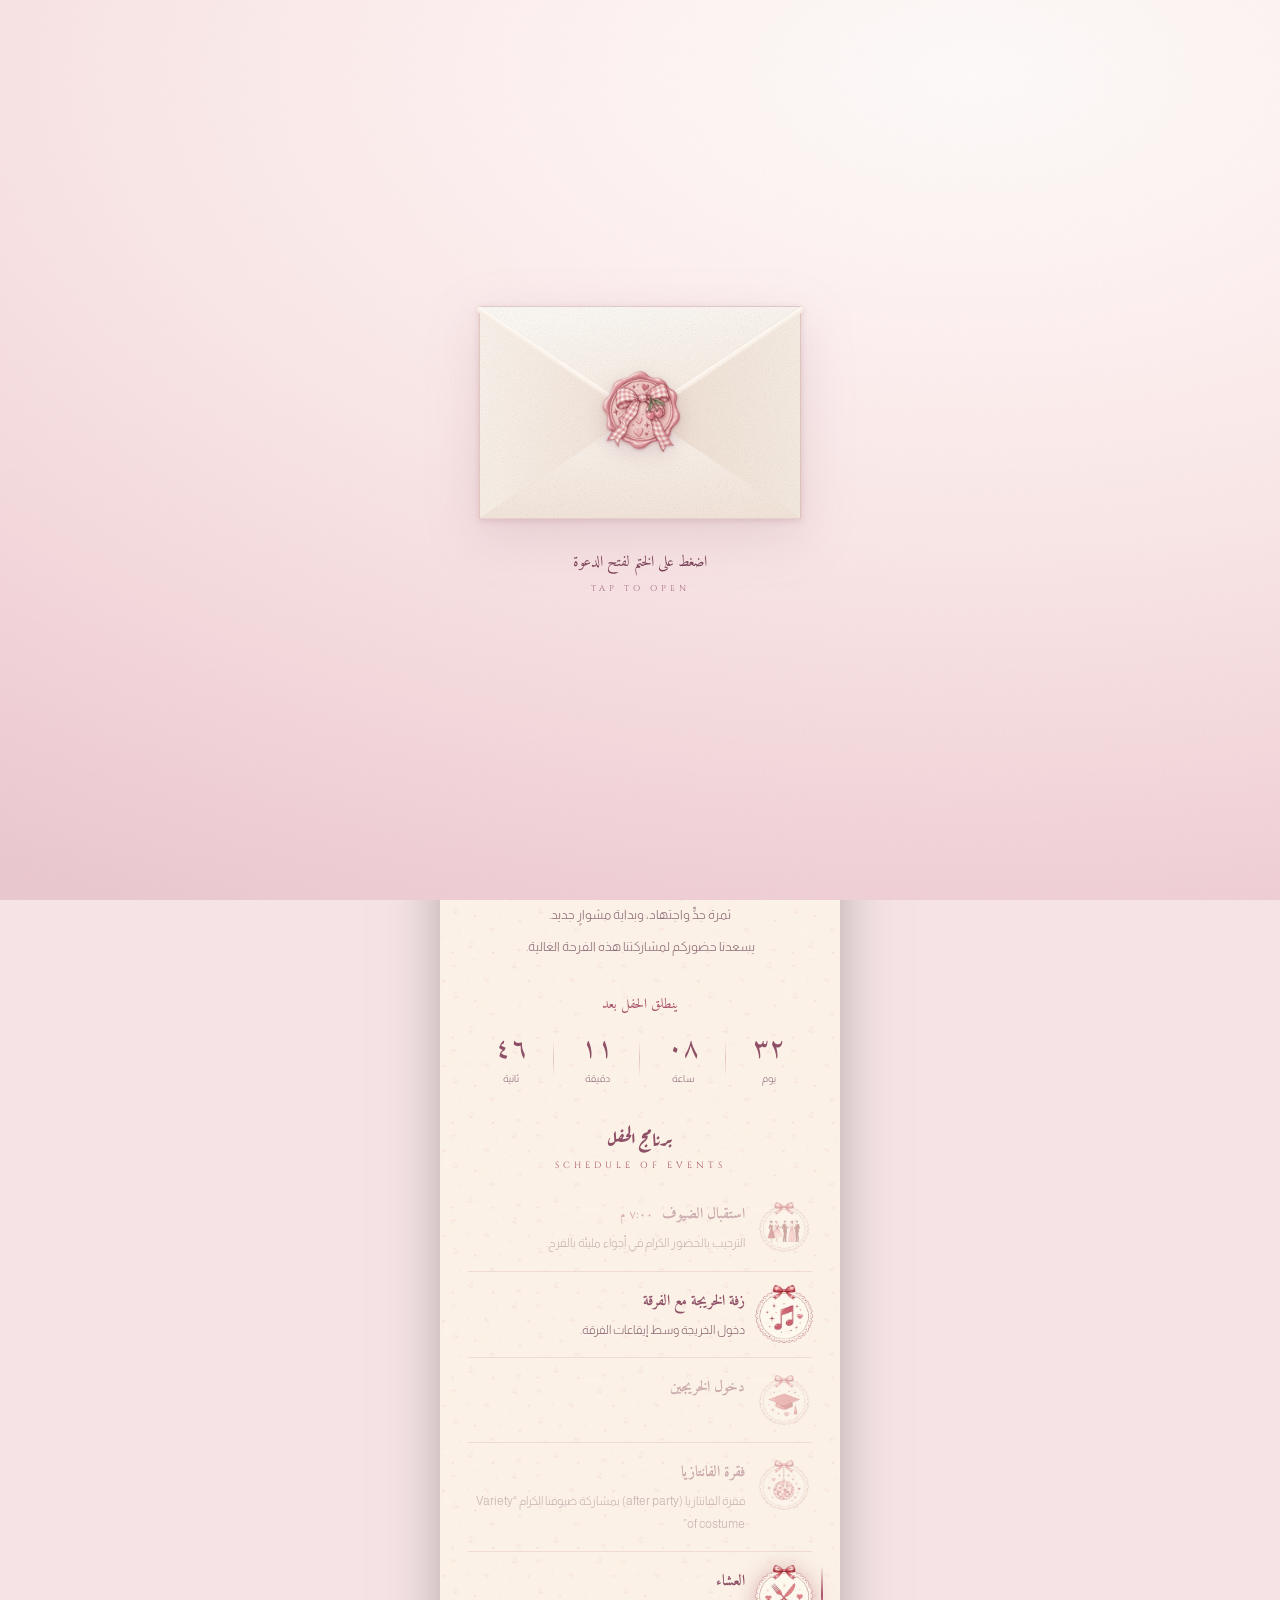
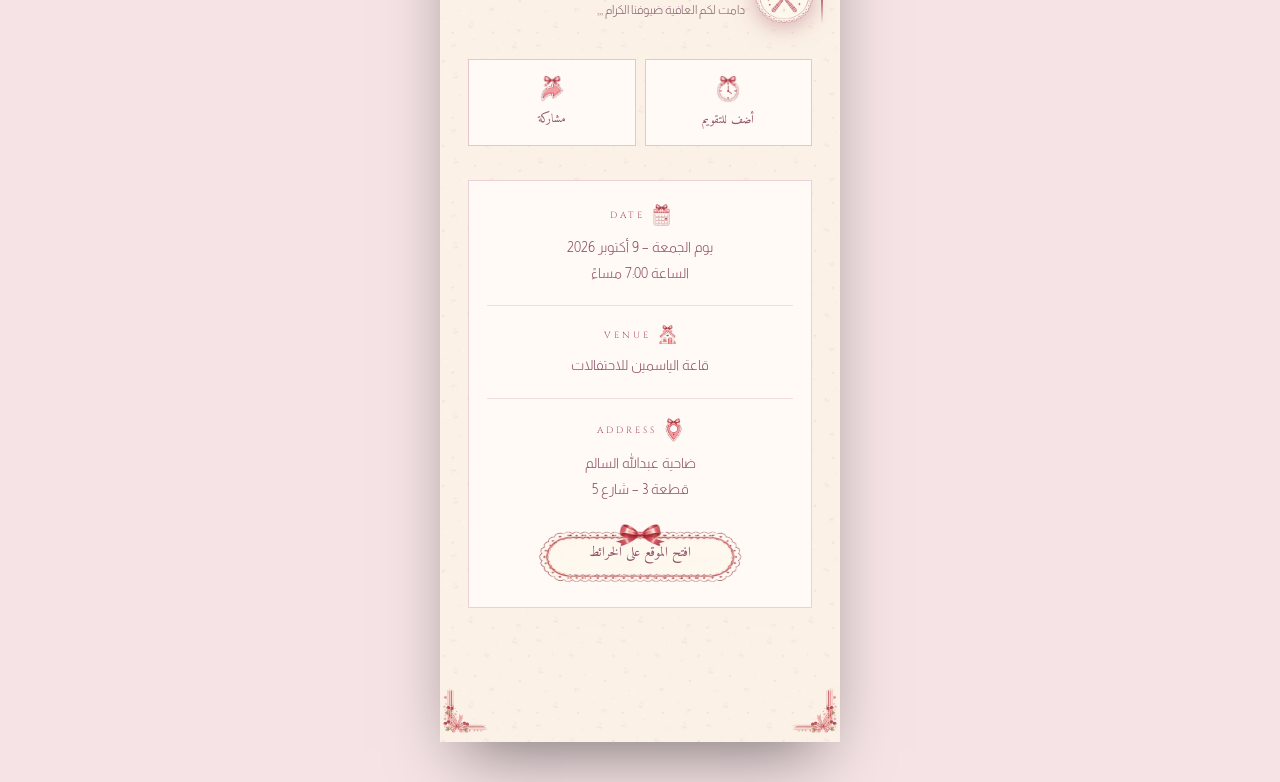
==== commit 84361288: "Audit every section against the fixes made piecemeal, and close the gaps Each fix so far was made wh" ====
--- a/index.html
+++ b/index.html
@@ -21,8 +21,8 @@
 @font-face{font-family:'Cinzel';font-style:normal;font-weight:400;font-display:swap;src:url([data-uri]) format('woff2')}
 :root{
   --ivory:#FBF0E6; --paper:#FFFAF6;
-  --gold:#B26478; --gold-lt:#F0C3CB; --gold-dk:#8E5066;
-  --wine:#8E5066; --wine-2:#A2596F; --wine-tx:#A0788A; --wine-dp:#F5E3E5;
+  --gold:#A85469; --gold-lt:#F0C3CB; --gold-dk:#8E5066;
+  --wine:#8E5066; --wine-2:#A1586E; --wine-tx:#8C6375; --wine-dp:#F5E3E5;
 }
 *{box-sizing:border-box;margin:0;padding:0}
 html{-webkit-text-size-adjust:100%}
@@ -54,7 +54,7 @@
 
 /* البطاقة داخل الظرف */
 .card-in{position:absolute;left:7%;right:7%;top:9%;height:86%;padding-bottom:24px;z-index:3;border-radius:2px;background:linear-gradient(170deg,#FFFCF8,var(--paper));border:1px solid rgba(178,100,120,.22);box-shadow:0 3px 10px rgba(142,80,102,.14);display:flex;flex-direction:column;align-items:center;justify-content:center;gap:9px;opacity:0;transform:translateY(6%);transition:transform 2s cubic-bezier(.5,0,.18,1),opacity .6s ease}
-.ci-ball{width:34px;aspect-ratio:344/343;background:url('[data-uri]') center/contain no-repeat;opacity:.9}
+.ci-ball{width:24px;aspect-ratio:300/461;background:url('[data-uri]') center/contain no-repeat;opacity:.9}
 .ci-frame{position:absolute;inset:7px;border:1px solid rgba(178,100,120,.3);pointer-events:none}
 .ci-kicker{font-family:'Cinzel',serif;font-style:normal;font-size:7.5px;letter-spacing:3px;color:#A8808E;order:-1}
 .ci-when{font-family:'Aref Ruqaa',serif;font-weight:700;font-size:23px;line-height:1.15;color:var(--wine);margin:2px 0 4px}
@@ -164,7 +164,7 @@
 .hero .frame i:nth-child(4){bottom:-5px;left:-5px;border-right:0;border-top:0}
 .hero .arch{position:relative;z-index:2;display:block;width:170px;height:auto;
   margin:0 auto -20px}
-.hero .dball{position:relative;z-index:2;width:104px;aspect-ratio:344/343;display:block;margin:0 auto 10px;
+.hero .dball{position:relative;z-index:2;width:70px;aspect-ratio:300/461;display:block;margin:0 auto 10px;
   filter:drop-shadow(0 6px 12px rgba(142,80,102,.16))}
 .kicker{position:relative;z-index:2;font-family:'Cinzel',serif;font-size:9px;letter-spacing:6px;
   color:var(--gold);opacity:1;margin-bottom:11px}
@@ -182,7 +182,7 @@
 .host::before,.host::after{content:'';width:30px;height:1px;flex:none;
   background:linear-gradient(90deg,transparent,var(--gold))}
 .host::after{background:linear-gradient(90deg,var(--gold),transparent)}
-.alias{font-weight:300;font-size:11.5px;color:#B79AA6;margin-bottom:20px}
+.alias{font-weight:300;font-size:11.5px;color:#8C6374;margin-bottom:20px}
 .mid{font-weight:300;font-size:12.5px;color:var(--wine-tx);line-height:2}
 .grad-wrap{position:relative;margin:22px 0 6px;padding:26px 0;
   background:radial-gradient(ellipse 66% 58% at 50% 52%,rgba(240,195,203,.26),transparent 72%)}
@@ -226,7 +226,7 @@
 .tt{display:flex;align-items:baseline;gap:9px}
 .ti h4{font-family:'Amiri',serif;font-weight:700;font-size:15px;color:var(--wine)}
 .ti time{font-family:'Amiri',serif;font-size:12px;color:var(--gold);white-space:nowrap}
-.ti p{font-weight:300;font-size:11.5px;line-height:1.95;color:#9C7886;margin-top:4px}
+.ti p{font-weight:300;font-size:11.5px;line-height:1.95;color:#896473;margin-top:4px}
 
 /* ── الموقع ── */
 .loc{margin:34px 28px 0;padding:22px 18px;background:var(--paper);
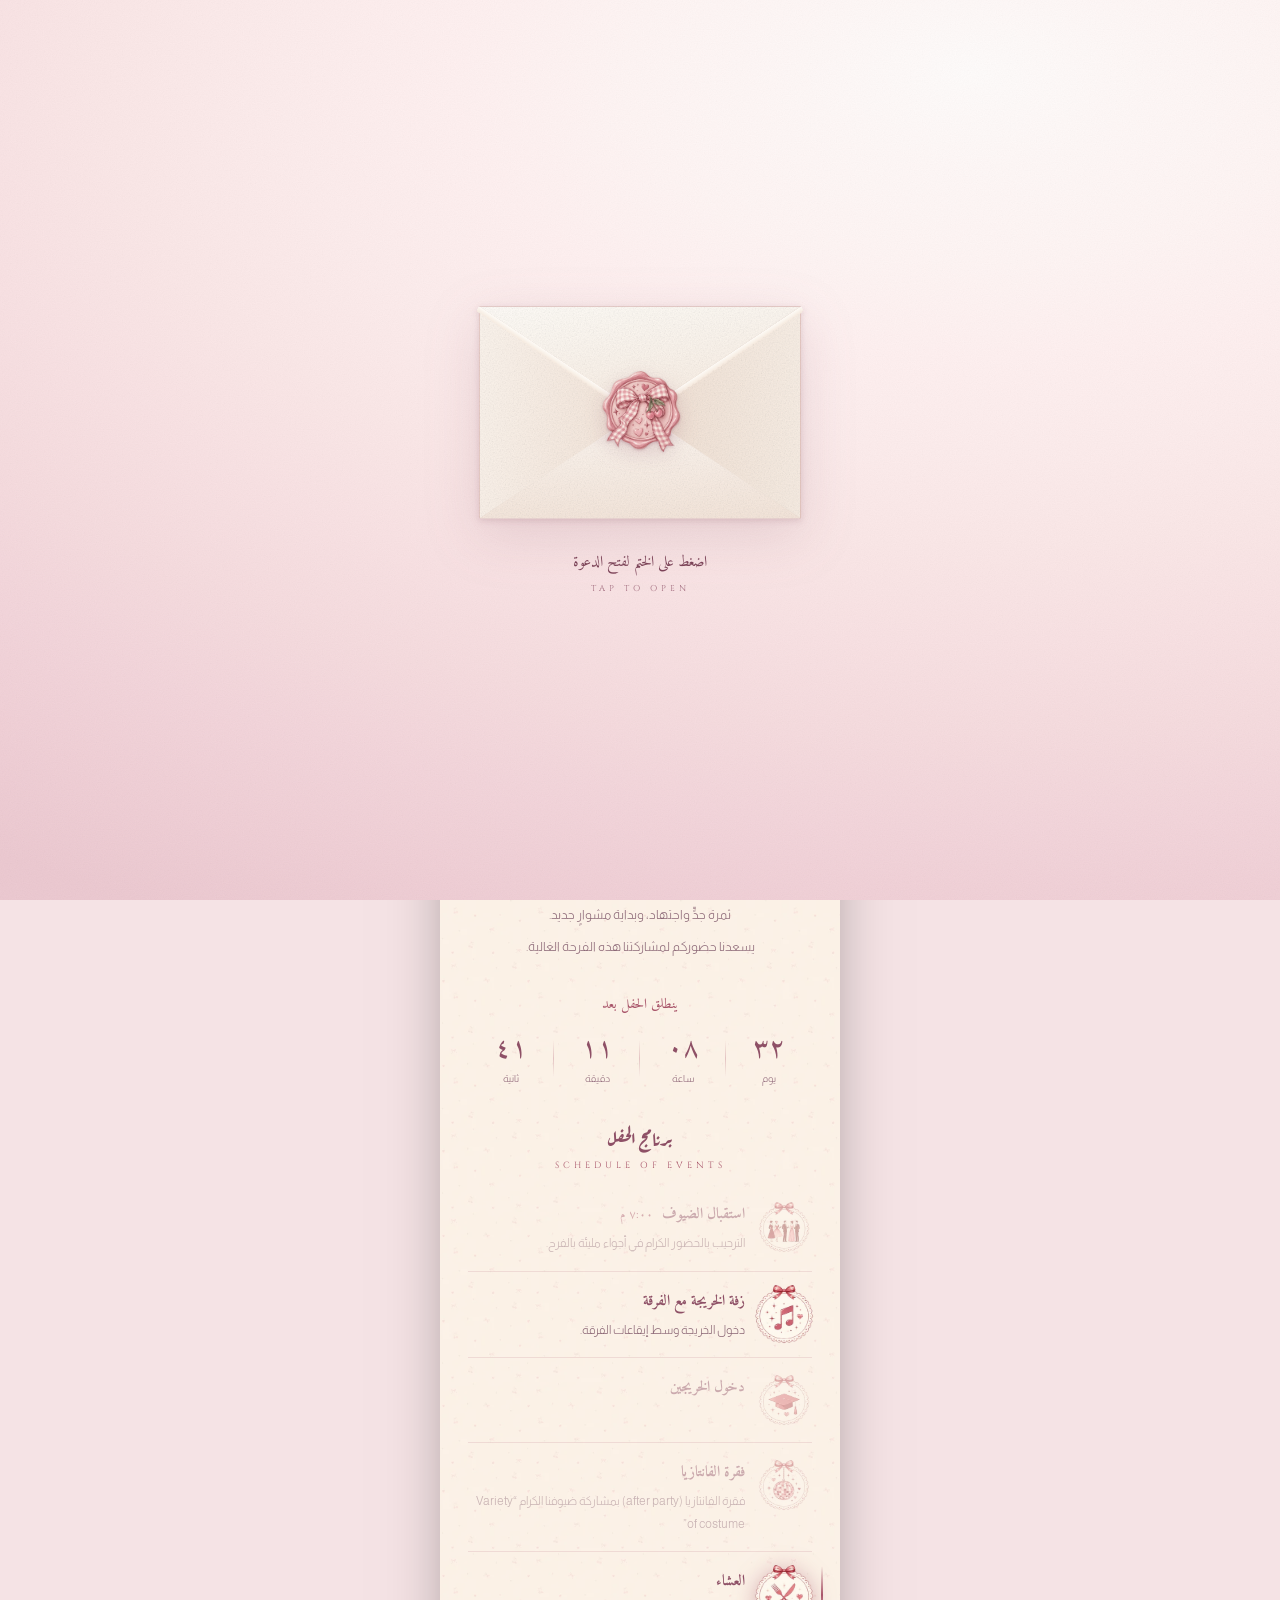
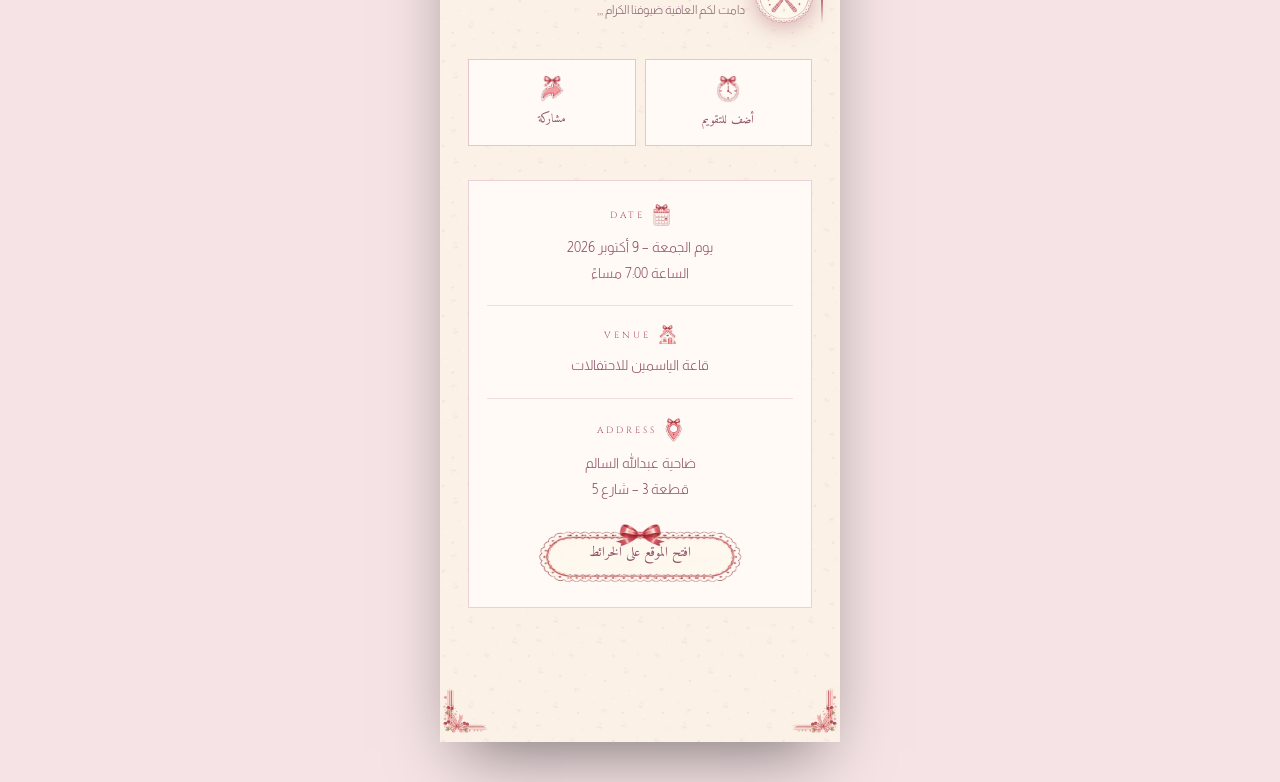
==== commit 3ba434aa: "Let the opening confetti drift instead of fly The burst still moved like confetti shot from a cannon" ====
--- a/index.html
+++ b/index.html
@@ -513,12 +513,13 @@
 /* انفجار احتفالي من نقطة الختم لحظة الفتح */
 function pop(n,cx,cy){
   for(let i=0;i<n;i++){
-    const ang=-Math.PI/2+(Math.random()-.5)*2.4, sp=3.4+Math.random()*5.6;
+    const ang=-Math.PI/2+(Math.random()-.5)*2.4, sp=2.2+Math.random()*3.8;
     conf.push({k:1, x:cx+(Math.random()-.5)*46, y:cy+(Math.random()-.5)*22,
       vx:Math.cos(ang)*sp*(.85+Math.random()*.6), vy:Math.sin(ang)*sp,
-      rot:Math.random()*6.28, vr:(Math.random()-.5)*.18,
-      img:pickImg(), sc:.13+Math.random()*.13,
-      a:0, aMax:.30+Math.random()*.20, life:210+Math.random()*90});
+      rot:Math.random()*6.28, vr:(Math.random()-.5)*.05,      /* دوران بطيء بدل الدوّامة */
+      sway:Math.random()*6.28, swaySp:.012+Math.random()*.014, swayAmp:.22+Math.random()*.3,
+      img:pickImg(), sc:.10+Math.random()*.10,                /* قطع أصغر */
+      a:0, aMax:.16+Math.random()*.13, life:280+Math.random()*120});
   }
 }
 let seed=0;
@@ -528,10 +529,13 @@
   for(let i=conf.length-1;i>=0;i--){const c=conf[i];
     let fade=1;
     if(c.k===1){                                   /* قطعة انفجار */
-      c.vy+=.115; c.vx*=.99; c.x+=c.vx; c.y+=c.vy; c.rot+=c.vr; c.life--;
-      if(c.a<c.aMax) c.a=Math.min(c.aMax,c.a+.09);
+      c.vy+=.075; if(c.vy>1.45) c.vy=1.45;   /* سرعة سقوط قصوى — ترفرف ولا تنقضّ */
+      c.vx*=.982; c.sway+=c.swaySp;
+      c.x+=c.vx+Math.sin(c.sway)*c.swayAmp;  /* تمايل زي الريشة */
+      c.y+=c.vy; c.rot+=c.vr; c.life--;
+      if(c.a<c.aMax) c.a=Math.min(c.aMax,c.a+.022);   /* تظهر بهدوء بدل ما تقفز */
       if(c.life<=0||c.y>H+60){conf.splice(i,1);continue;}
-      fade=Math.min(1,c.life/45);
+      fade=Math.min(1,c.life/80);
     }else{                                         /* قطعة مطر */
       c.sway+=c.swaySp;
       c.x+=c.vx+Math.sin(c.sway)*c.swayAmp;        /* تمايل يمين ويسار وهي نازلة */
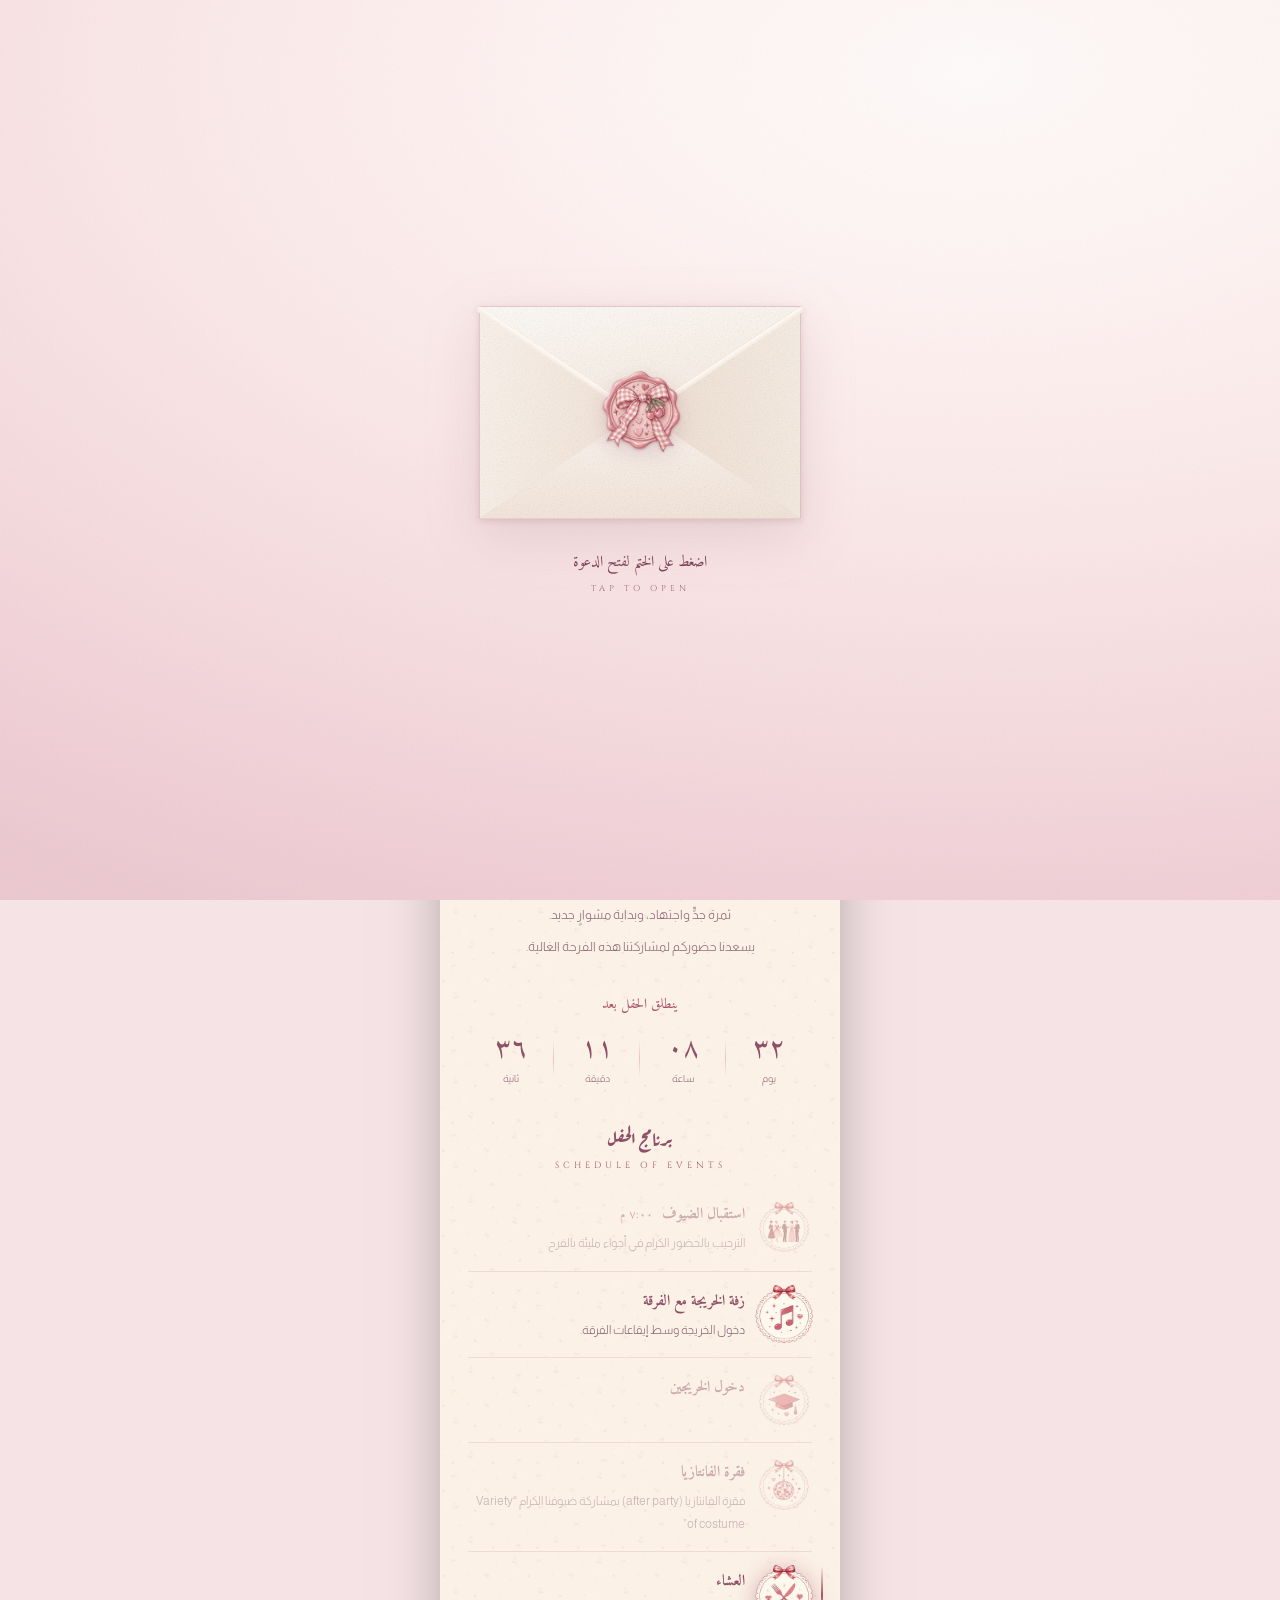
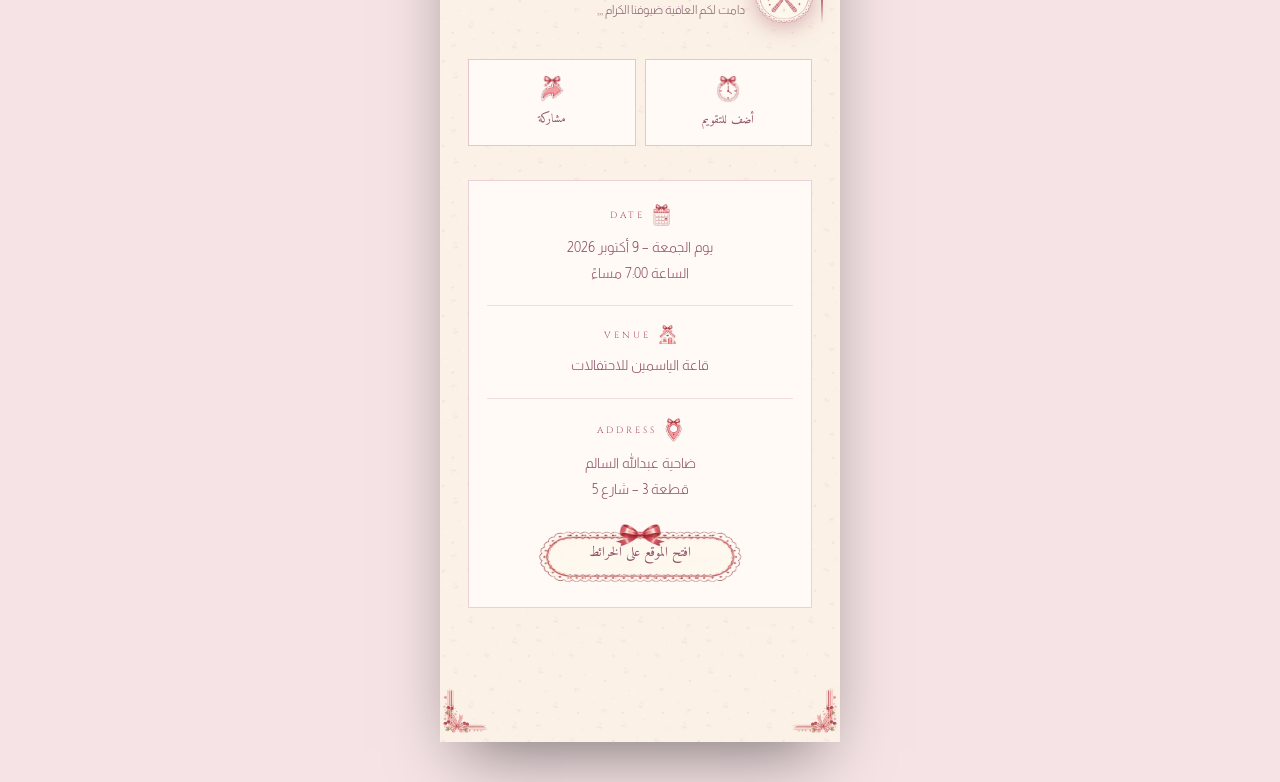
==== commit d5f1a758: "Reduce the opening confetti to a drift at half the opacity Pushed further in the same direction: lau" ====
--- a/index.html
+++ b/index.html
@@ -513,13 +513,13 @@
 /* انفجار احتفالي من نقطة الختم لحظة الفتح */
 function pop(n,cx,cy){
   for(let i=0;i<n;i++){
-    const ang=-Math.PI/2+(Math.random()-.5)*2.4, sp=2.2+Math.random()*3.8;
+    const ang=-Math.PI/2+(Math.random()-.5)*2.4, sp=1.2+Math.random()*2.0;
     conf.push({k:1, x:cx+(Math.random()-.5)*46, y:cy+(Math.random()-.5)*22,
       vx:Math.cos(ang)*sp*(.85+Math.random()*.6), vy:Math.sin(ang)*sp,
-      rot:Math.random()*6.28, vr:(Math.random()-.5)*.05,      /* دوران بطيء بدل الدوّامة */
-      sway:Math.random()*6.28, swaySp:.012+Math.random()*.014, swayAmp:.22+Math.random()*.3,
-      img:pickImg(), sc:.10+Math.random()*.10,                /* قطع أصغر */
-      a:0, aMax:.16+Math.random()*.13, life:280+Math.random()*120});
+      rot:Math.random()*6.28, vr:(Math.random()-.5)*.022,     /* دوران شبه ساكن */
+      sway:Math.random()*6.28, swaySp:.007+Math.random()*.008, swayAmp:.3+Math.random()*.4,
+      img:pickImg(), sc:.085+Math.random()*.075,              /* قطع أدق */
+      a:0, aMax:.08+Math.random()*.065, life:430+Math.random()*190});
   }
 }
 let seed=0;
@@ -529,13 +529,13 @@
   for(let i=conf.length-1;i>=0;i--){const c=conf[i];
     let fade=1;
     if(c.k===1){                                   /* قطعة انفجار */
-      c.vy+=.075; if(c.vy>1.45) c.vy=1.45;   /* سرعة سقوط قصوى — ترفرف ولا تنقضّ */
-      c.vx*=.982; c.sway+=c.swaySp;
-      c.x+=c.vx+Math.sin(c.sway)*c.swayAmp;  /* تمايل زي الريشة */
+      c.vy+=.042; if(c.vy>.82) c.vy=.82;     /* هبوط شبه معدوم — تسبح في الهواء */
+      c.vx*=.976; c.sway+=c.swaySp;
+      c.x+=c.vx+Math.sin(c.sway)*c.swayAmp;  /* تهادٍ واسع وبطيء */
       c.y+=c.vy; c.rot+=c.vr; c.life--;
-      if(c.a<c.aMax) c.a=Math.min(c.aMax,c.a+.022);   /* تظهر بهدوء بدل ما تقفز */
+      if(c.a<c.aMax) c.a=Math.min(c.aMax,c.a+.010);   /* تتسلّل للظهور */
       if(c.life<=0||c.y>H+60){conf.splice(i,1);continue;}
-      fade=Math.min(1,c.life/80);
+      fade=Math.min(1,c.life/130);
     }else{                                         /* قطعة مطر */
       c.sway+=c.swaySp;
       c.x+=c.vx+Math.sin(c.sway)*c.swayAmp;        /* تمايل يمين ويسار وهي نازلة */
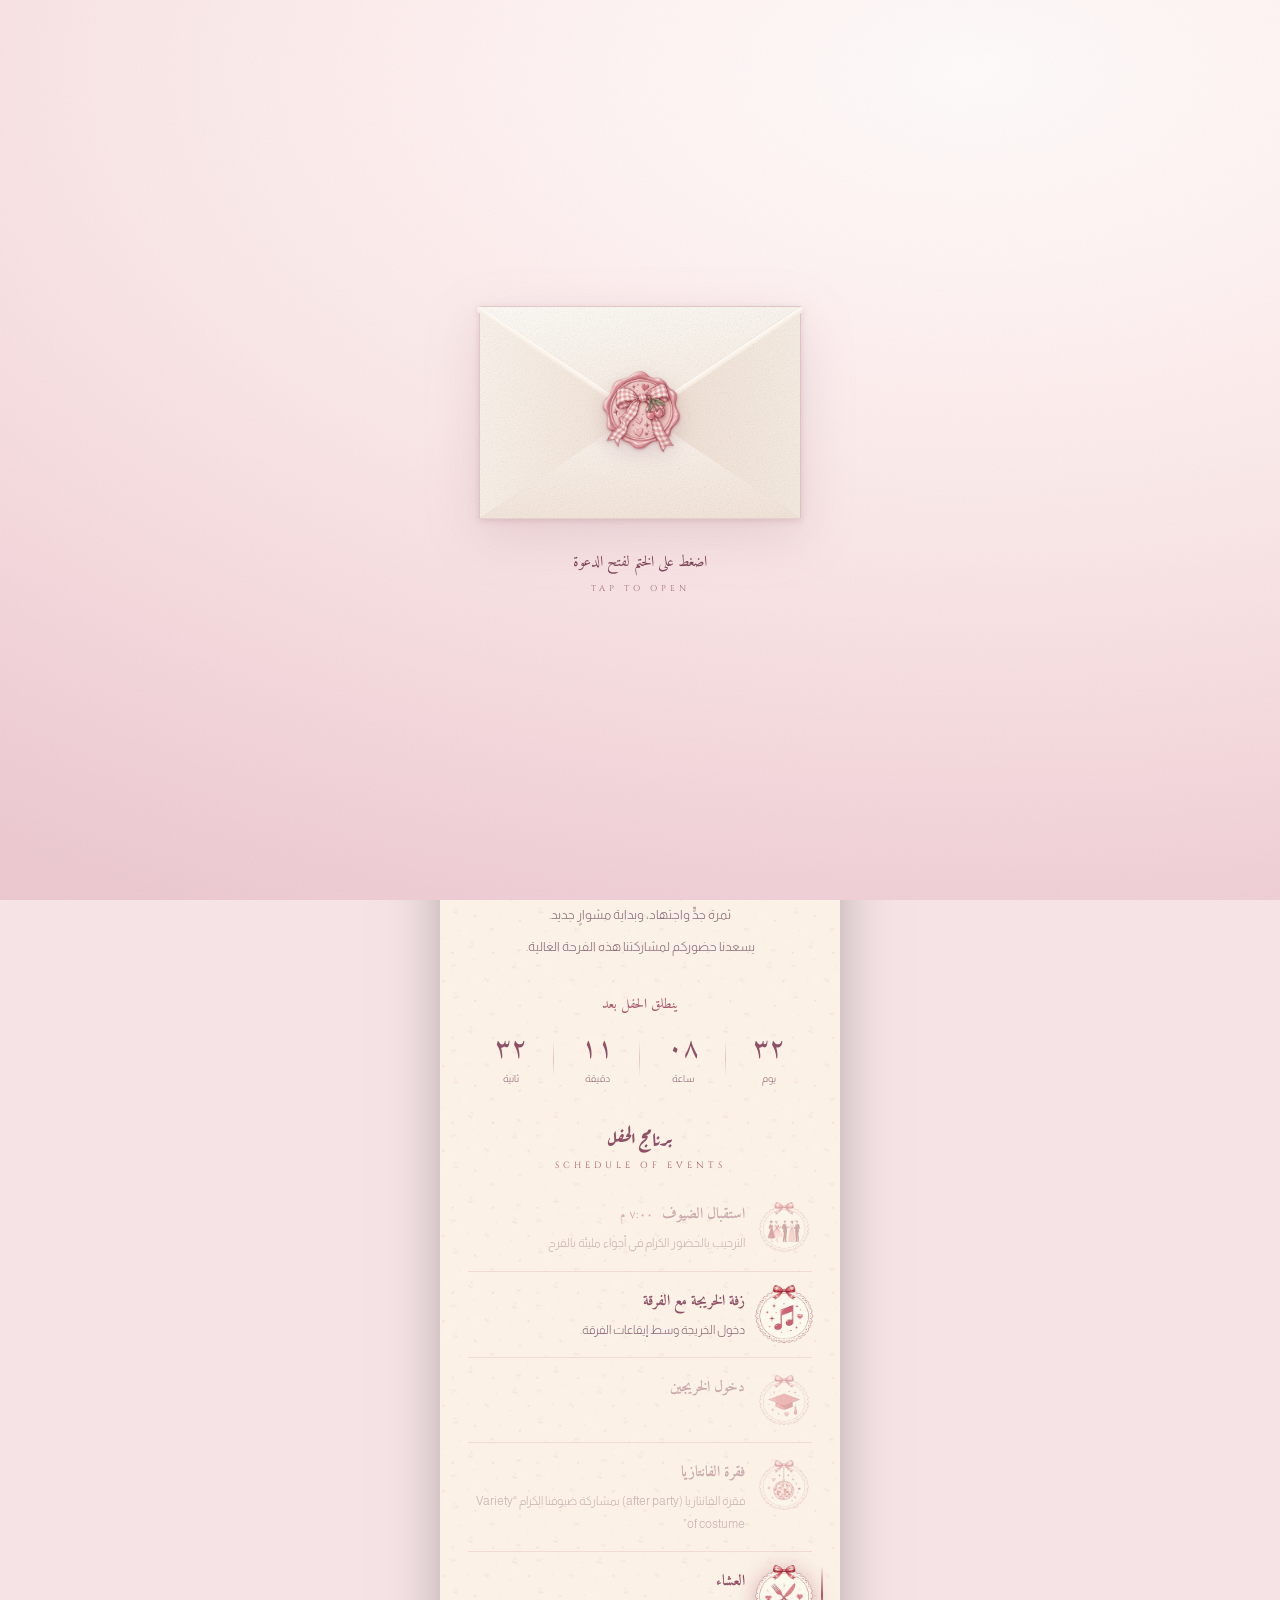
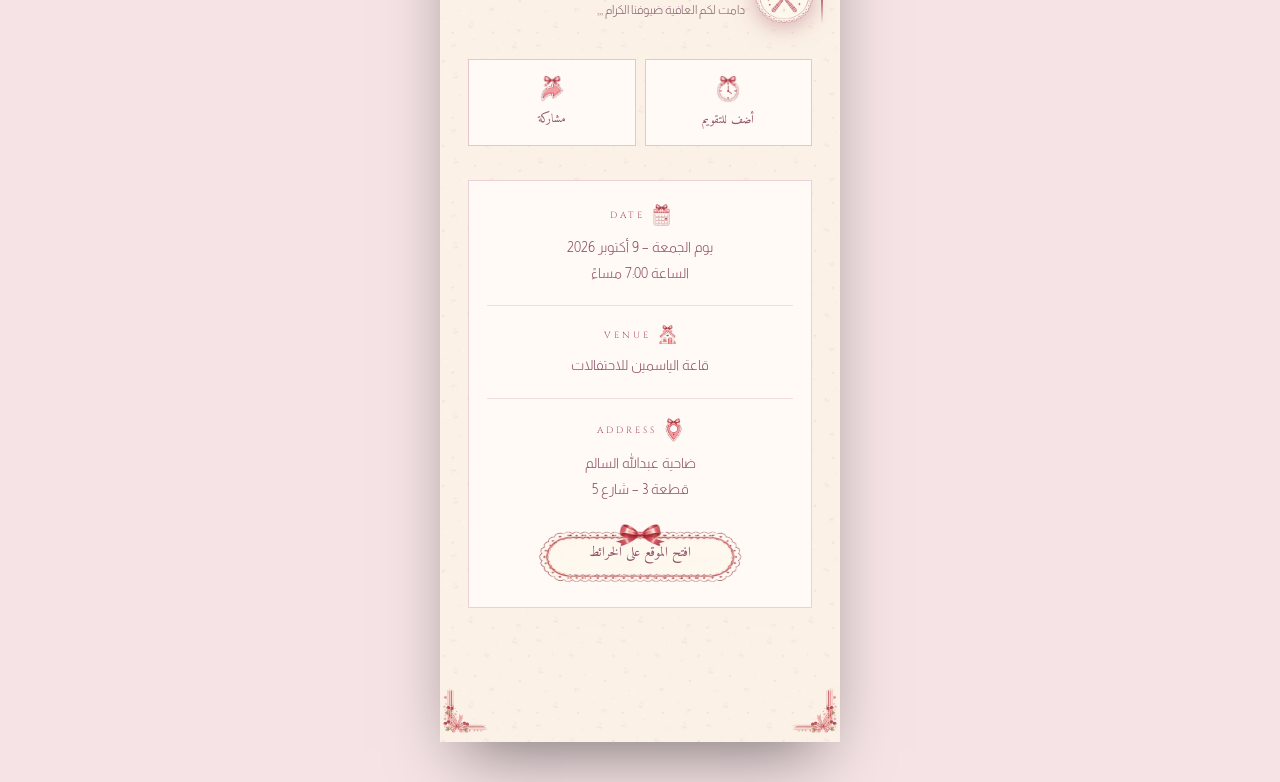
==== commit 1f11d3aa: "Actually make the opening confetti fainter, and measure that it is Three rounds of lowering the burs" ====
--- a/index.html
+++ b/index.html
@@ -507,7 +507,7 @@
     sway:Math.random()*6.28, swaySp:.004+Math.random()*.006, swayAmp:.18+Math.random()*.3,
     rot:Math.random()*6.28, vr:(Math.random()-.5)*.012,      /* دوران خفيف */
     img:pickImg(), sc:.10+Math.random()*.09,                 /* قطع أصغر */
-    a:0, aMax:.16+Math.random()*.14});                       /* شفافية أقل بكثير */
+    a:0, aMax:.08+Math.random()*.07});                       /* نصف الوضوح السابق */
 }
 function burst(n){ for(let i=0;i<n;i++) drop(); }
 /* انفجار احتفالي من نقطة الختم لحظة الفتح */
@@ -560,7 +560,7 @@
   ov.classList.add('open');
   if(navigator.vibrate) navigator.vibrate([25,40,18]);
   if(!RM){
-    cv.style.zIndex=80; cv.style.opacity='1';        /* فوق الظرف أثناء الفتح فقط */
+    cv.style.zIndex=80; cv.style.opacity='.65';      /* فوق الظرف أثناء الفتح فقط */
     const s=document.querySelector('.seal').getBoundingClientRect();
     const cx=s.left+s.width/2, cy=s.top+s.height/2;
     pop(14,cx,cy);                                   /* الدفعة الأولى من الختم */
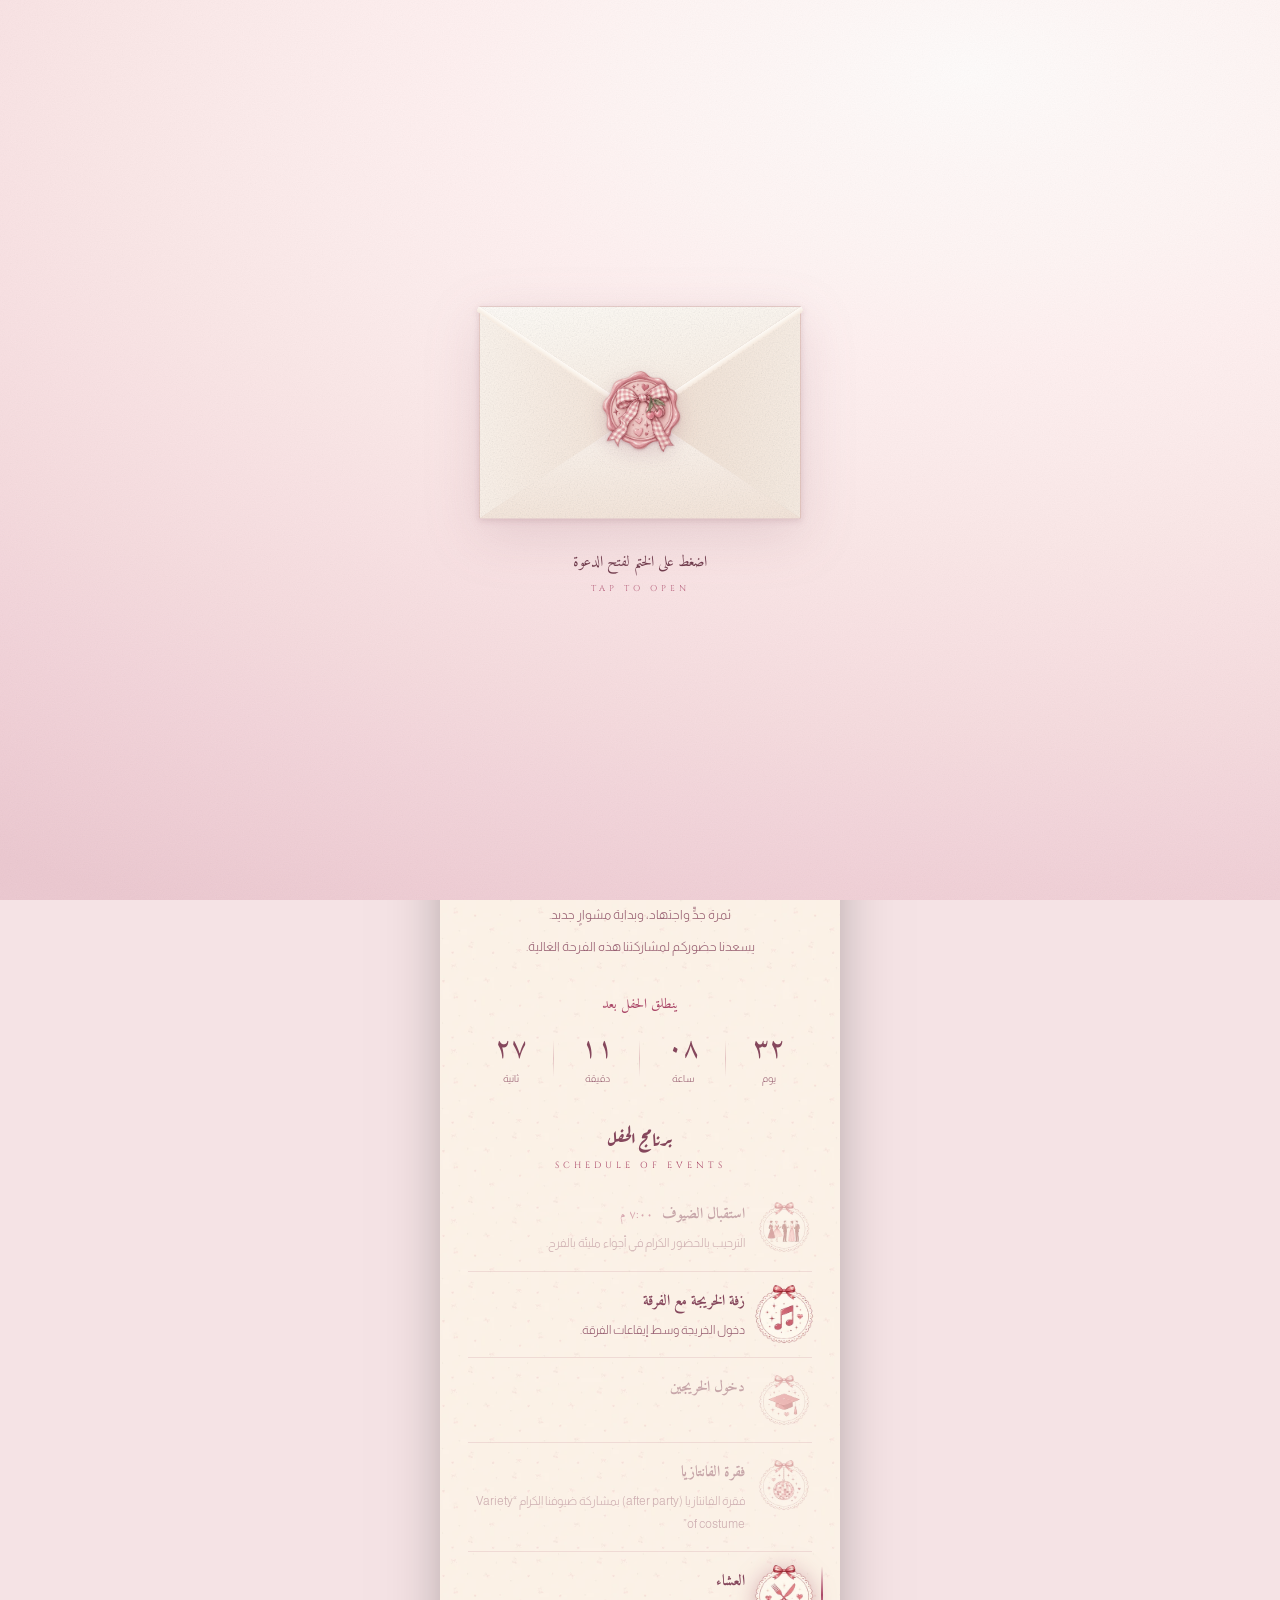
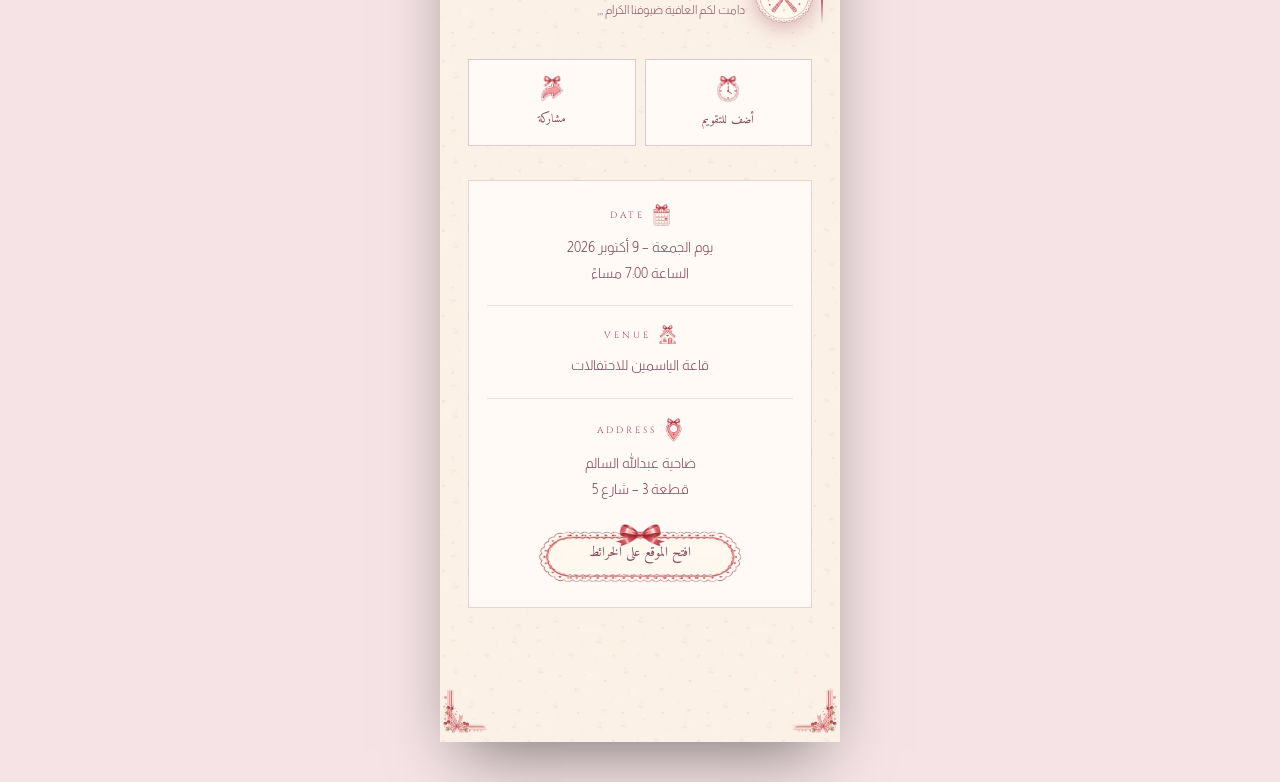
==== commit 9ef734f9: "Collapse ten drifting text colours into one hue-locked ramp" ====
--- a/index.html
+++ b/index.html
@@ -21,8 +21,13 @@
 @font-face{font-family:'Cinzel';font-style:normal;font-weight:400;font-display:swap;src:url([data-uri]) format('woff2')}
 :root{
   --ivory:#FBF0E6; --paper:#FFFAF6;
-  --gold:#A85469; --gold-lt:#F0C3CB; --gold-dk:#8E5066;
-  --wine:#8E5066; --wine-2:#A1586E; --wine-tx:#8C6375; --wine-dp:#F5E3E5;
+  /* سُلّم النصوص: درجة واحدة (340°) وتشبّع 30%، يتغيّر السطوع فقط.
+     التمييز يفترق بالتشبّع (42%) لا بالدرجة، عشان يبقى من نفس العائلة. */
+  --wine-dk:#713D4E;   /* L34% — اسم الخريجة والعناوين الكبيرة */
+  --wine:#85475C;      /* L40% — النص الأساسي */
+  --wine-tx:#955B6E;   /* L47% — النص الثانوي */
+  --gold:#AA4667;      /* S42% — التمييز والخطوط الرفيعة */
+  --gold-lt:#F0C3CB; --wine-dp:#F5E3E5;
 }
 *{box-sizing:border-box;margin:0;padding:0}
 html{-webkit-text-size-adjust:100%}
@@ -56,9 +61,9 @@
 .card-in{position:absolute;left:7%;right:7%;top:9%;height:86%;padding-bottom:24px;z-index:3;border-radius:2px;background:linear-gradient(170deg,#FFFCF8,var(--paper));border:1px solid rgba(178,100,120,.22);box-shadow:0 3px 10px rgba(142,80,102,.14);display:flex;flex-direction:column;align-items:center;justify-content:center;gap:9px;opacity:0;transform:translateY(6%);transition:transform 2s cubic-bezier(.5,0,.18,1),opacity .6s ease}
 .ci-ball{width:24px;aspect-ratio:300/461;background:url('[data-uri]') center/contain no-repeat;opacity:.9}
 .ci-frame{position:absolute;inset:7px;border:1px solid rgba(178,100,120,.3);pointer-events:none}
-.ci-kicker{font-family:'Cinzel',serif;font-style:normal;font-size:7.5px;letter-spacing:3px;color:#A8808E;order:-1}
+.ci-kicker{font-family:'Cinzel',serif;font-style:normal;font-size:7.5px;letter-spacing:3px;color:var(--gold);order:-1}
 .ci-when{font-family:'Aref Ruqaa',serif;font-weight:700;font-size:23px;line-height:1.15;color:var(--wine);margin:2px 0 4px}
-.ci-time{font-family:'Almarai',sans-serif;font-style:normal;font-size:10.5px;color:#96707F}
+.ci-time{font-family:'Almarai',sans-serif;font-style:normal;font-size:10.5px;color:var(--wine-tx)}
 .ci-rule{width:34%;height:1px;background:linear-gradient(90deg,transparent,rgba(178,100,120,.55),transparent)}
 
 .ci-line.s{width:30%}
@@ -127,9 +132,9 @@
 #ov.open .env3d{transform:translateY(30px) scale(.94);transition:transform 1.6s ease 1.9s}
 
 .hint{text-align:center}
-.hint b{display:block;font-family:'Amiri',serif;font-weight:400;font-size:15px;color:#7C4459}
+.hint b{display:block;font-family:'Amiri',serif;font-weight:400;font-size:15px;color:var(--wine-dk)}
 .hint i{display:block;font-family:'Cinzel',serif;font-style:normal;font-size:8.5px;
-  letter-spacing:4px;color:rgba(142,80,102,.8);margin-top:7px}
+  letter-spacing:4px;color:var(--gold);opacity:.8;margin-top:7px}
 #ov.open .hint{opacity:0;transition:opacity .7s}
 #fx{position:fixed;inset:0;pointer-events:none;z-index:1;opacity:.82}
 
@@ -182,7 +187,7 @@
 .host::before,.host::after{content:'';width:30px;height:1px;flex:none;
   background:linear-gradient(90deg,transparent,var(--gold))}
 .host::after{background:linear-gradient(90deg,var(--gold),transparent)}
-.alias{font-weight:300;font-size:11.5px;color:#8C6374;margin-bottom:20px}
+.alias{font-weight:300;font-size:11.5px;color:var(--wine-tx);margin-bottom:20px}
 .mid{font-weight:300;font-size:12.5px;color:var(--wine-tx);line-height:2}
 .grad-wrap{position:relative;margin:22px 0 6px;padding:26px 0;
   background:radial-gradient(ellipse 66% 58% at 50% 52%,rgba(240,195,203,.26),transparent 72%)}
@@ -191,9 +196,9 @@
 .grad-wrap::after{content:'';position:absolute;left:50%;bottom:0;transform:translateX(-50%);
   width:120px;height:1px;background:linear-gradient(90deg,transparent,var(--gold),transparent);opacity:.75}
 .grad{font-family:'Aref Ruqaa',serif;font-weight:700;font-size:clamp(40px,12vw,54px);
-  color:#7C4459;line-height:1.45}
+  color:var(--wine-dk);line-height:1.45}
 .batch{font-family:'Cinzel',serif;font-size:10.5px;letter-spacing:6px;color:var(--gold);margin-top:14px}
-.msg{font-weight:300;font-size:13px;line-height:2.4;color:#8A6675;
+.msg{font-weight:300;font-size:13px;line-height:2.4;color:var(--wine-tx);
   margin:28px 30px 0;text-align:center;position:relative;z-index:2}
 
 /* ── فاصل ── */
@@ -226,7 +231,7 @@
 .tt{display:flex;align-items:baseline;gap:9px}
 .ti h4{font-family:'Amiri',serif;font-weight:700;font-size:15px;color:var(--wine)}
 .ti time{font-family:'Amiri',serif;font-size:12px;color:var(--gold);white-space:nowrap}
-.ti p{font-weight:300;font-size:11.5px;line-height:1.95;color:#896473;margin-top:4px}
+.ti p{font-weight:300;font-size:11.5px;line-height:1.95;color:var(--wine-tx);margin-top:4px}
 
 /* ── الموقع ── */
 .loc{margin:34px 28px 0;padding:22px 18px;background:var(--paper);
@@ -245,7 +250,7 @@
 
 .close{margin:32px 0 76px;text-align:center;position:relative;z-index:2}
 .close .orn{display:block;width:122px;height:auto;margin:0 auto 14px}
-.close p{font-family:'Aref Ruqaa',serif;font-weight:400;font-size:16px;color:var(--wine-2)}
+.close p{font-family:'Aref Ruqaa',serif;font-weight:400;font-size:16px;color:var(--wine)}
 
 
 /* ═══ الحركة ═══ */
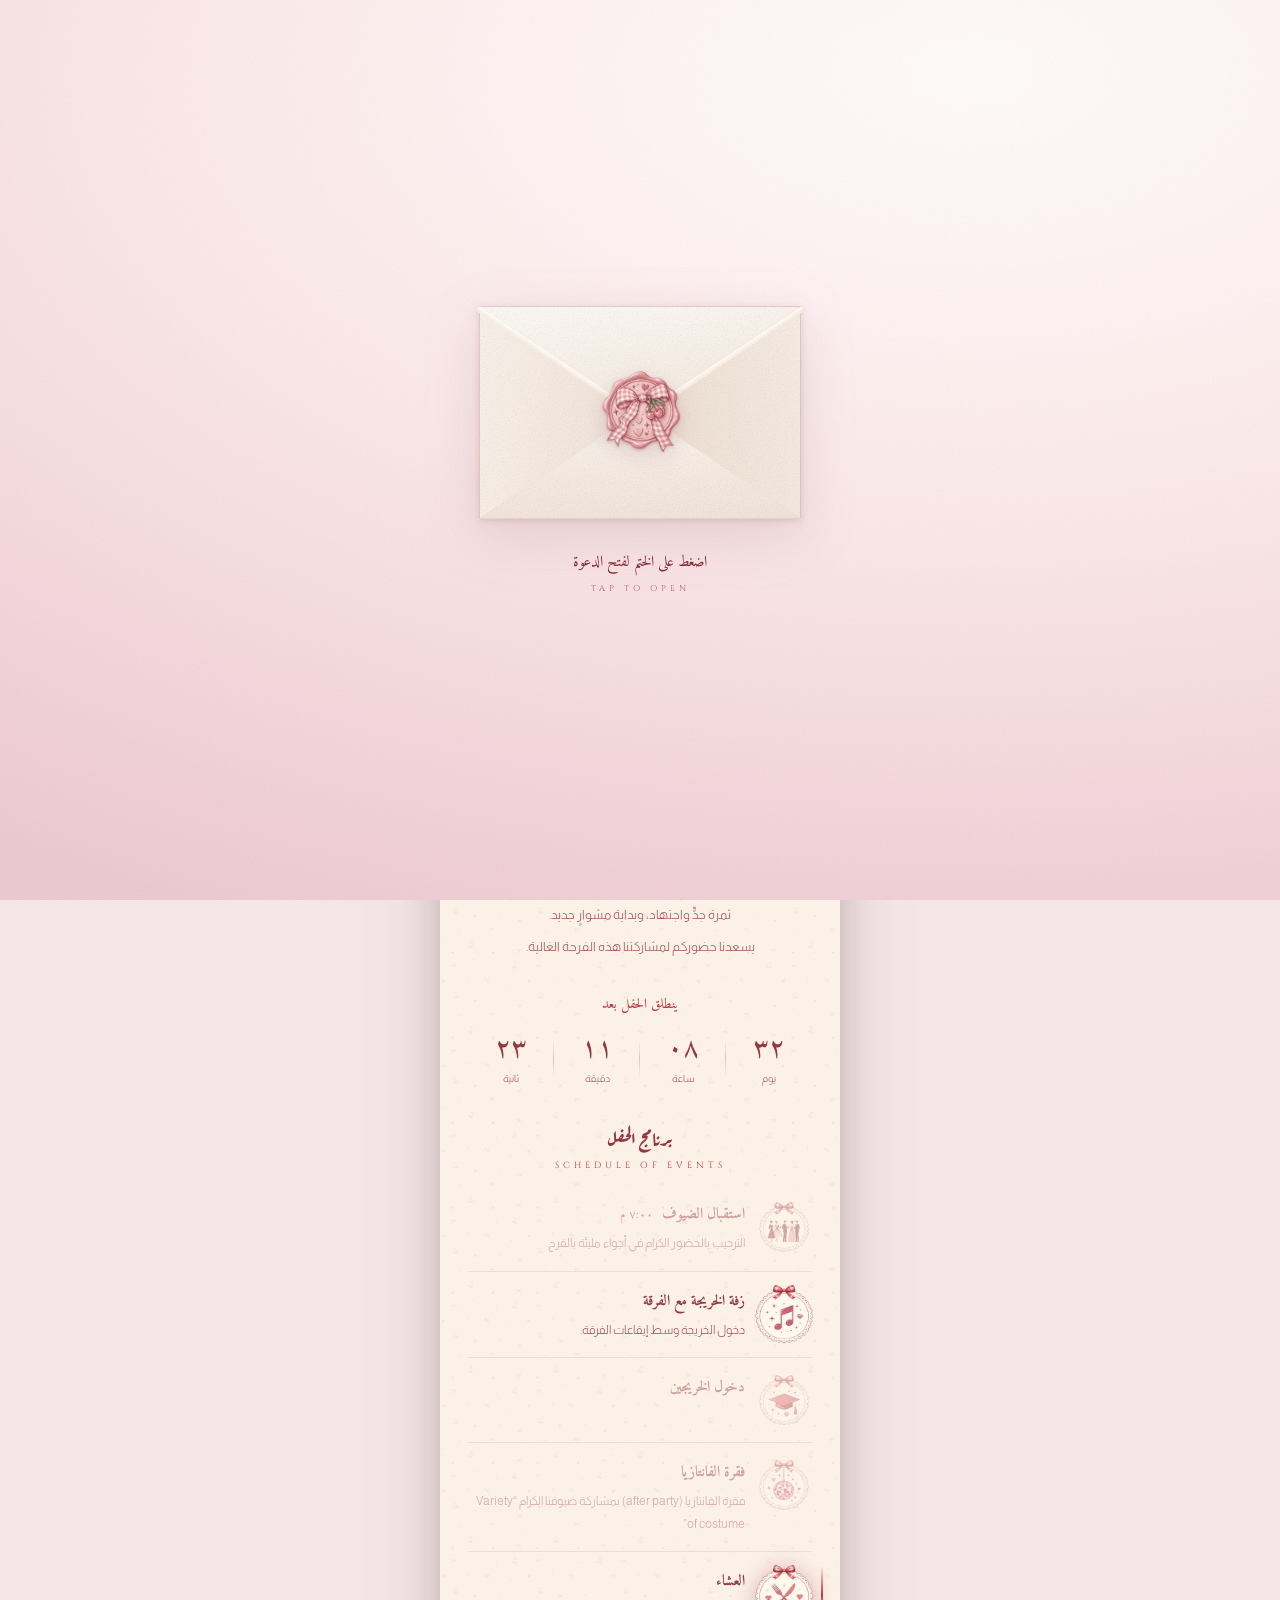
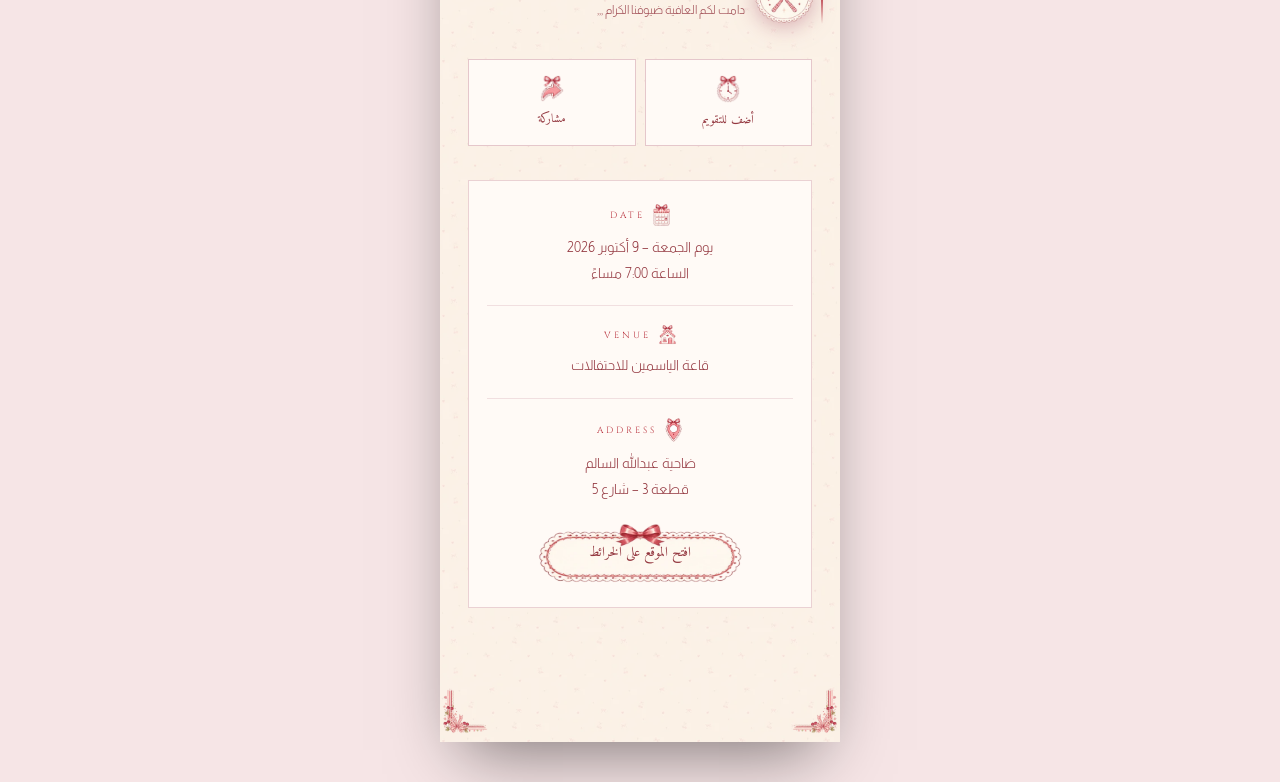
==== commit 5c57d024: "Take the text hue from the artwork's own pixels instead of guessing it" ====
--- a/index.html
+++ b/index.html
@@ -21,13 +21,14 @@
 @font-face{font-family:'Cinzel';font-style:normal;font-weight:400;font-display:swap;src:url([data-uri]) format('woff2')}
 :root{
   --ivory:#FBF0E6; --paper:#FFFAF6;
-  /* سُلّم النصوص: درجة واحدة (340°) وتشبّع 30%، يتغيّر السطوع فقط.
-     التمييز يفترق بالتشبّع (42%) لا بالدرجة، عشان يبقى من نفس العائلة. */
-  --wine-dk:#713D4E;   /* L34% — اسم الخريجة والعناوين الكبيرة */
-  --wine:#85475C;      /* L40% — النص الأساسي */
-  --wine-tx:#955B6E;   /* L47% — النص الثانوي */
-  --gold:#AA4667;      /* S42% — التمييز والخطوط الرفيعة */
-  --gold-lt:#F0C3CB; --wine-dp:#F5E3E5;
+  /* سُلّم النصوص مأخوذ من بكسلات الزخارف نفسها: قيست الرسومات في نطاق
+     سطوع النص (L25-50%) فطلعت H355 وتشبّع 45-53%. فالنص على نفس الدرجة،
+     والفرق بين الأدوار سطوع وتشبّع فقط. */
+  --wine-dk:#822B33;   /* L34% S50% — اسم الخريجة والعناوين الكبيرة */
+  --wine:#943840;      /* L40% S45% — النص الأساسي */
+  --wine-tx:#A14F56;   /* L47% S34% — النص الثانوي */
+  --gold:#BA3641;      /* L47% S55% — التمييز والخطوط الرفيعة */
+  --gold-lt:#F0C2C6; --wine-dp:#F6E5E6;
 }
 *{box-sizing:border-box;margin:0;padding:0}
 html{-webkit-text-size-adjust:100%}
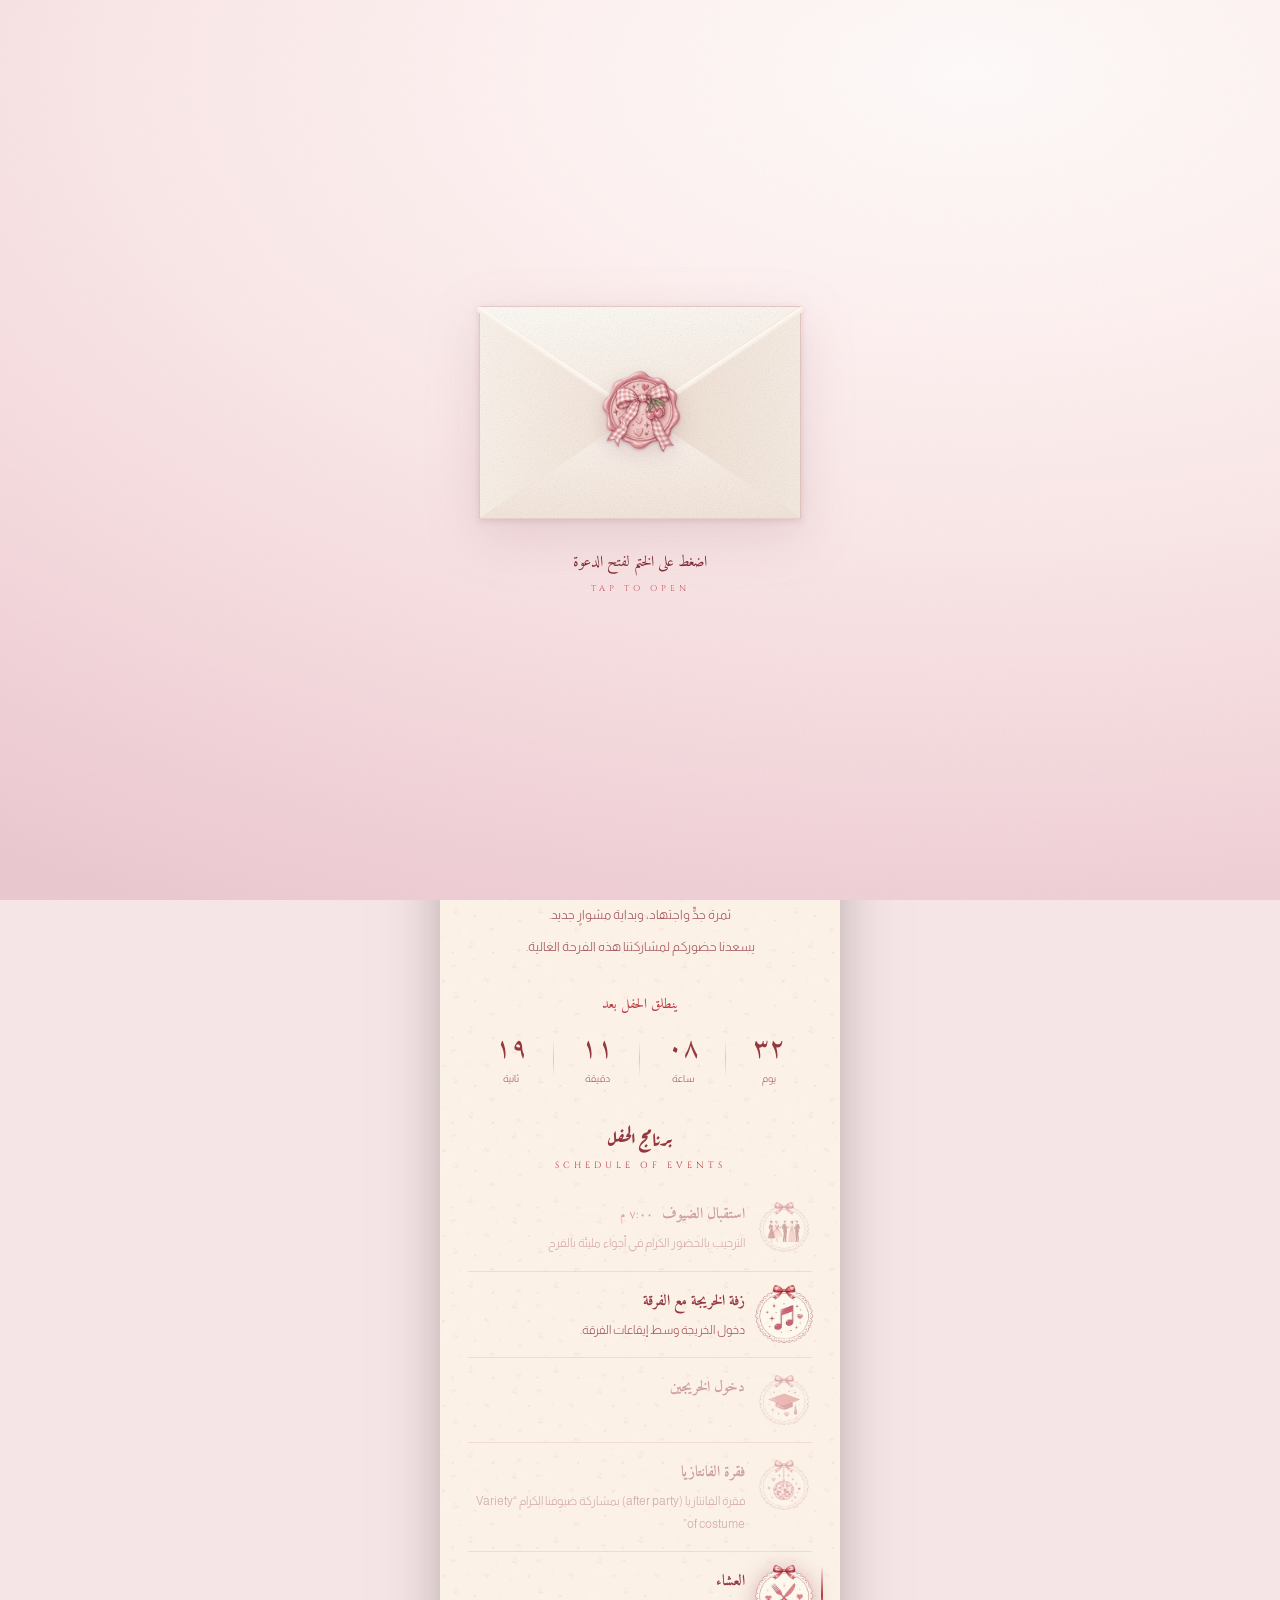
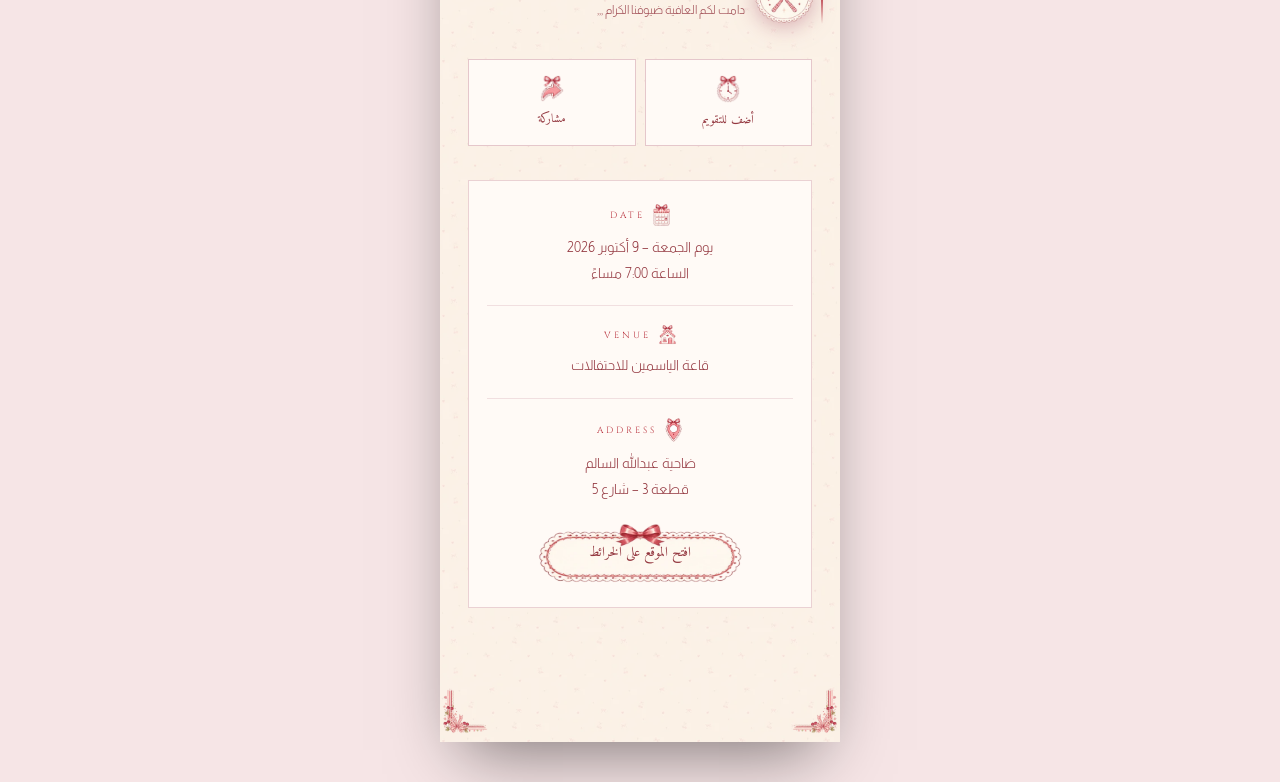
==== commit 4f0fddca: "Drop the hairlines flanking the host name" ====
--- a/index.html
+++ b/index.html
@@ -183,11 +183,7 @@
 .names{padding:36px 30px 4px;text-align:center;position:relative;z-index:2}
 .pre{font-weight:300;font-size:13px;color:var(--wine-tx);line-height:2.1}
 .host{font-family:'Aref Ruqaa',serif;font-weight:700;font-size:clamp(25px,7.2vw,30px);
-  color:var(--wine);margin:14px 0 5px;line-height:1.6;
-  display:inline-flex;align-items:center;justify-content:center;gap:14px}
-.host::before,.host::after{content:'';width:30px;height:1px;flex:none;
-  background:linear-gradient(90deg,transparent,var(--gold))}
-.host::after{background:linear-gradient(90deg,var(--gold),transparent)}
+  color:var(--wine);margin:14px 0 5px;line-height:1.6}
 .alias{font-weight:300;font-size:11.5px;color:var(--wine-tx);margin-bottom:20px}
 .mid{font-weight:300;font-size:12.5px;color:var(--wine-tx);line-height:2}
 .grad-wrap{position:relative;margin:22px 0 6px;padding:26px 0;
